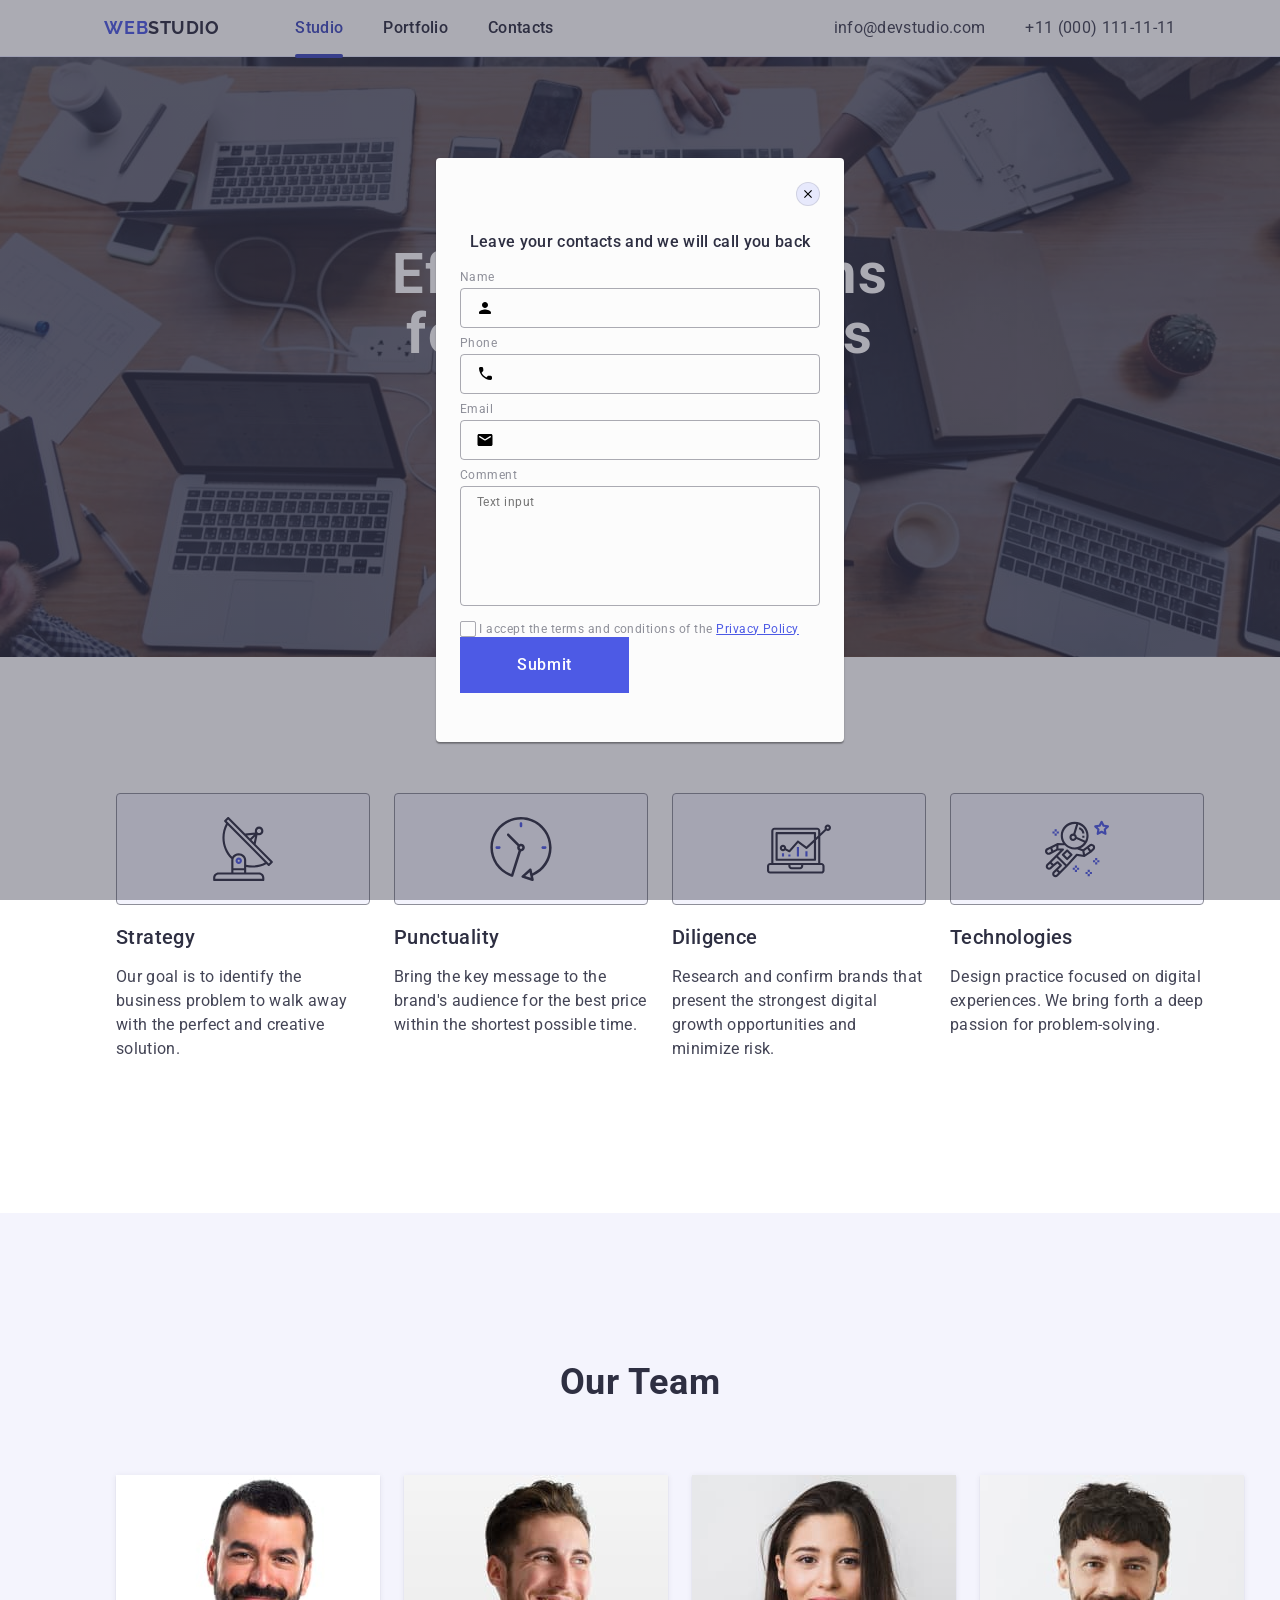
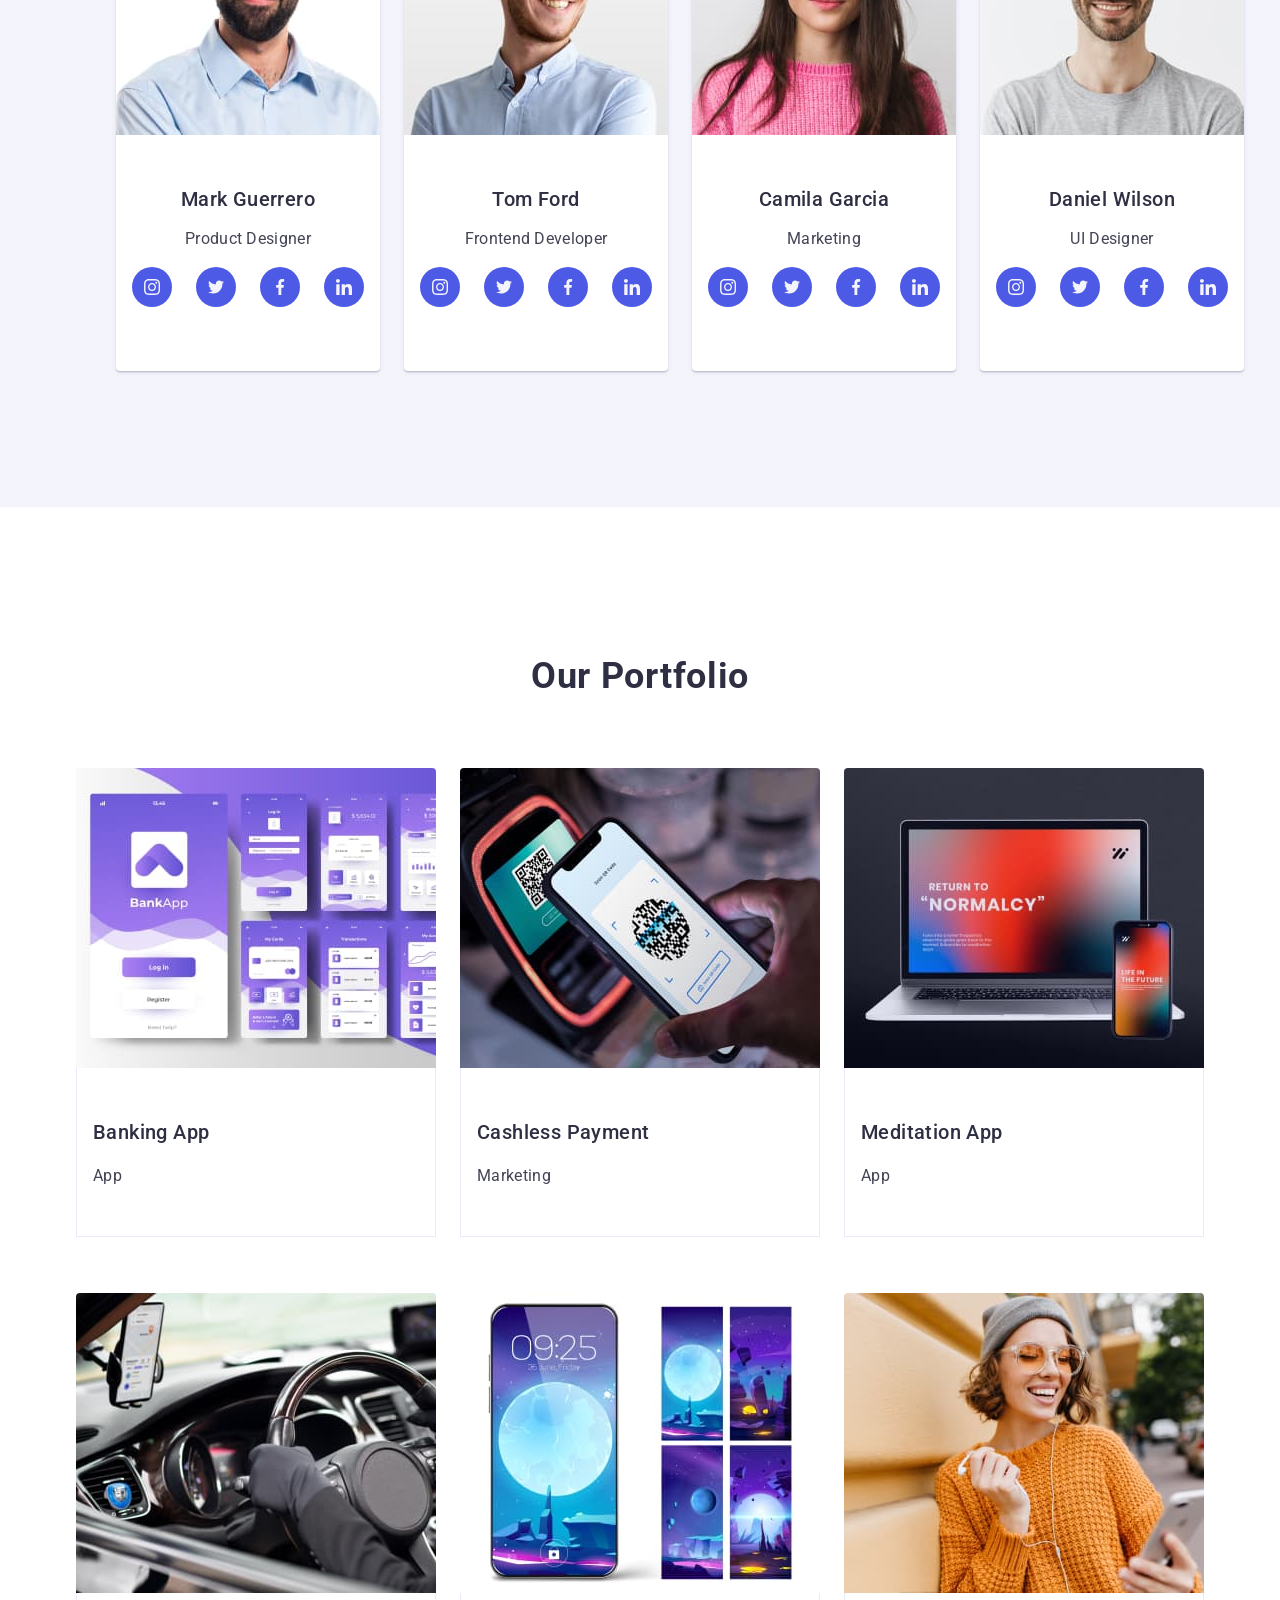
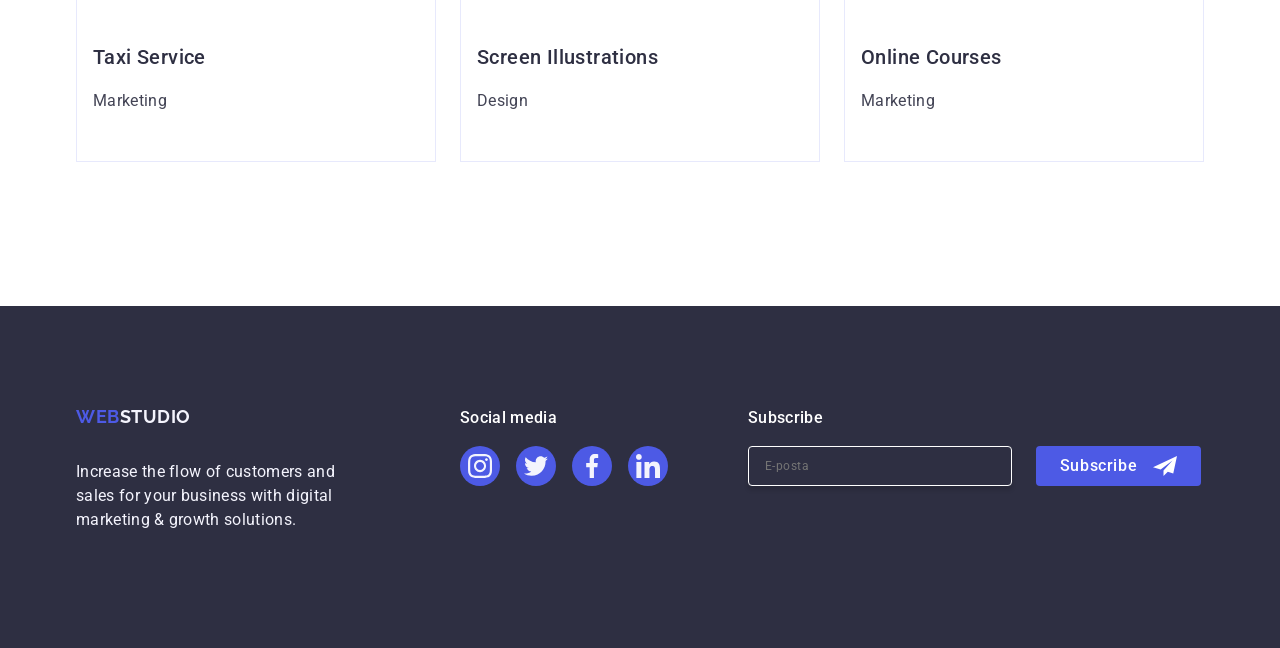
==== index.html @ 84a88aec "v-1" ====
<!DOCTYPE html>

<html lang="en">
  <head>
    <meta charset="UTF-8" />
    <meta name="viewport" content="width=device-width, initial-scale=1.0" />
    <meta name="author" content="Ömer Hilmi Hamamcıoğlu" />
    <meta name="description" content="goit-markup-hw-02" />
    <meta name="keywords" content="HTML,CSS" />

    <link
      rel="stylesheet"
      href="https://cdnjs.cloudflare.com/ajax/libs/modern-normalize/3.0.1/modern-normalize.min.css"
    />
    <link rel="preconnect" href="https://fonts.googleapis.com" />
    <link rel="preconnect" href="https://fonts.gstatic.com" crossorigin />
    <link
      href="https://fonts.googleapis.com/css2?family=Roboto:ital,wght@0,100;0,300;0,400;0,500;0,700;0,900;1,100;1,300;1,400;1,500;1,700;1,900&display=swap"
      rel="stylesheet"
    />
    <link
      href="https://fonts.googleapis.com/css2?family=Raleway:ital,wght@0,100..900;1,100..900&family=Roboto:ital,wght@0,100;0,300;0,400;0,500;0,700;0,900;1,100;1,300;1,400;1,500;1,700;1,900&display=swap"
      rel="stylesheet"
    />
    <link rel="stylesheet" href="css/styles.css" />

    <title>Document</title>
  </head>

  <body>
    <main>
      <header class="header">
        <div class="box-one container">
          <nav class="nav-barone">
            <a class="logo" href="/"
              >WEB<span class="logo-style">Studio</span></a
            >
            <ul class="ul-one">
              <li>
                <a class="nav-bar first-item" href="./index.html">Studio</a>
              </li>
              <li><a class="nav-bar" href="">Portfolio</a></li>
              <li><a class="nav-bar" href="">Contacts</a></li>
            </ul>
          </nav>
          <address class="address">
            <ul class="ul-adress">
              <li>
                <a class="adress-a" href="mailto:info@devstudio.com"
                  >info@devstudio.com</a
                >
              </li>
              <li>
                <a class="adress-a" href="tel:++110001111111"
                  >+11 (000) 111-11-11
                </a>
              </li>
            </ul>
          </address>
        </div>
      </header>

      <section class="section-one">
        <div class="container">
          <h1 class="title">Effective Solutions for Your Business</h1>
          <button class="button">Order Service</button>
        </div>
      </section>

      <section class="section-two">
        <div class="container">
          <h2 class="visually-hidden">Gizli Başlık</h2>
          <ul class="ul-two">
            <li class="li-sectiontwo">
              <div class="svg-item">
                <svg class="icon" width="64" height="64">
                  <use href="./images/icons.svg#icon-antenna"></use>
                </svg>
              </div>
              <h3 class="title-sectiontwo">Strategy</h3>
              <p class="text">
                Our goal is to identify the business problem to walk away with
                the perfect and creative solution.
              </p>
            </li>
            <li class="li-sectiontwo">
              <div class="svg-item">
                <svg class="icon" width="64" height="64">
                  <use href="./images/icons.svg#icon-clock"></use>
                </svg>
              </div>
              <h3 class="title-sectiontwo">Punctuality</h3>
              <p class="text">
                Bring the key message to the brand's audience for the best price
                within the shortest possible time.
              </p>
            </li>
            <li class="li-sectiontwo">
              <div class="svg-item">
                <svg class="icon" width="64" height="64">
                  <use href="./images/icons.svg#icon-diagram"></use>
                </svg>
              </div>
              <h3 class="title-sectiontwo">Diligence</h3>
              <p class="text">
                Research and confirm brands that present the strongest digital
                growth opportunities and minimize risk.
              </p>
            </li>
            <li class="li-sectiontwo">
              <div class="svg-item">
                <svg class="icon" width="64" height="64">
                  <use href="./images/icons.svg#icon-astronaut"></use>
                </svg>
              </div>
              <h3 class="title-sectiontwo">Technologies</h3>
              <p class="text">
                Design practice focused on digital experiences. We bring forth a
                deep passion for problem-solving.
              </p>
            </li>
          </ul>
        </div>
      </section>

      <section class="section-three">
        <div class="container">
          <h2 class="title-sectionthree">Our Team</h2>
          <ul class="ul-three">
            <li class="team">
              <img
                src="images/resim1.jpg"
                alt="Mark Guerrero ppic"
                width="264"
                height="260"
              />
              <div class="li-div social-media">
                <h3 class="title-three">Mark Guerrero</h3>
                <p class="text-three">Product Designer</p>
                <ul class="ul-social">
                  <li class="li-social">
                    <a href="" class="a-social">
                      <svg class="icon-social" width="16" height="16">
                        <use href="./images/icons.svg#icon-instagram"></use>
                      </svg>
                    </a>
                  </li>
                  <li class="li-social">
                    <a href="" class="a-social">
                      <svg class="icon-social" width="16" height="16">
                        <use href="./images/icons.svg#icon-twitter"></use>
                      </svg>
                    </a>
                  </li>
                  <li class="li-social">
                    <a href="" class="a-social">
                      <svg class="icon-social" width="16" height="16">
                        <use href="./images/icons.svg#icon-facebook"></use>
                      </svg>
                    </a>
                  </li>
                  <li class="li-social">
                    <a href="" class="a-social">
                      <svg class="icon-social" width="16" height="16">
                        <use href="./images/icons.svg#icon-linkedin"></use>
                      </svg>
                    </a>
                  </li>
                </ul>
              </div>
            </li>
            <li class="team">
              <img
                src="images/resim2.jpg"
                alt="Tom Ford ppic"
                width="264"
                height="260"
              />
              <div class="li-div social-media">
                <h3 class="title-three">Tom Ford</h3>
                <p class="text-three">Frontend Developer</p>
                <ul class="ul-social">
                  <li class="li-social">
                    <a href="" class="a-social">
                      <svg class="icon-social" width="16" height="16">
                        <use href="./images/icons.svg#icon-instagram"></use>
                      </svg>
                    </a>
                  </li>
                  <li class="li-social">
                    <a href="" class="a-social">
                      <svg class="icon-social" width="16" height="16">
                        <use href="./images/icons.svg#icon-twitter"></use>
                      </svg>
                    </a>
                  </li>
                  <li class="li-social">
                    <a href="" class="a-social">
                      <svg class="icon-social" width="16" height="16">
                        <use href="./images/icons.svg#icon-facebook"></use>
                      </svg>
                    </a>
                  </li>
                  <li class="li-social">
                    <a href="" class="a-social">
                      <svg class="icon-social" width="16" height="16">
                        <use href="./images/icons.svg#icon-linkedin"></use>
                      </svg>
                    </a>
                  </li>
                </ul>
              </div>
            </li>
            <li class="team">
              <img
                src="images/resim3.jpg"
                alt="Camila Garcia ppic"
                width="264"
                height="260"
              />
              <div class="li-div social-media">
                <h3 class="title-three">Camila Garcia</h3>
                <p class="text-three">Marketing</p>
                <ul class="ul-social">
                  <li class="li-social">
                    <a href="" class="a-social">
                      <svg class="icon-social" width="16" height="16">
                        <use href="./images/icons.svg#icon-instagram"></use>
                      </svg>
                    </a>
                  </li>
                  <li class="li-social">
                    <a href="" class="a-social">
                      <svg class="icon-social" width="16" height="16">
                        <use href="./images/icons.svg#icon-twitter"></use>
                      </svg>
                    </a>
                  </li>
                  <li class="li-social">
                    <a href="" class="a-social">
                      <svg class="icon-social" width="16" height="16">
                        <use href="./images/icons.svg#icon-facebook"></use>
                      </svg>
                    </a>
                  </li>
                  <li class="li-social">
                    <a href="" class="a-social">
                      <svg class="icon-social" width="16" height="16">
                        <use href="./images/icons.svg#icon-linkedin"></use>
                      </svg>
                    </a>
                  </li>
                </ul>
              </div>
            </li>
            <li class="team">
              <img
                src="images/resim4.jpg"
                alt="Daniel Wilson ppic"
                width="264"
                height="260"
              />
              <div class="li-div social-media">
                <h3 class="title-three">Daniel Wilson</h3>
                <p class="text-three">UI Designer</p>
                <ul class="ul-social">
                  <li class="li-social">
                    <a href="" class="a-social">
                      <svg class="icon-social" width="16" height="16">
                        <use href="./images/icons.svg#icon-instagram"></use>
                      </svg>
                    </a>
                  </li>
                  <li class="li-social">
                    <a href="" class="a-social">
                      <svg class="icon-social" width="16" height="16">
                        <use href="./images/icons.svg#icon-twitter"></use>
                      </svg>
                    </a>
                  </li>
                  <li class="li-social">
                    <a href="" class="a-social">
                      <svg class="icon-social" width="16" height="16">
                        <use href="./images/icons.svg#icon-facebook"></use>
                      </svg>
                    </a>
                  </li>
                  <li class="li-social">
                    <a href="" class="a-social">
                      <svg class="icon-social" width="16" height="16">
                        <use href="./images/icons.svg#icon-linkedin"></use>
                      </svg>
                    </a>
                  </li>
                </ul>
              </div>
            </li>
          </ul>
        </div>
      </section>

      <section class="section-four">
        <div class="container">
          <h2 class="title-four">Our Portfolio</h2>
          <ul class="ul-four">
            <li class="li-four">
              <div class="img-div">
                <img
                  src="./images/resim5.jpg"
                  alt="Banking App ppic"
                  width="360"
                />
                <p class="img-p">
                  14 Stylish and User-Friendly App Design Concepts · Task
                  Manager App · Calorie Tracker App · Exotic Fruit Ecommerce App
                  · Cloud Storage App
                </p>
              </div>
              <div class="li-divfour">
                <h3 class="title-three-four">Banking App</h3>
                <p class="text-four">App</p>
              </div>
            </li>
            <li class="li-four">
              <div class="img-div">
                <img
                  src="./images/resim6.jpg"
                  alt="Cashless Payment App ppic"
                  width="360"
                />
                <p class="img-p">
                  14 Stylish and User-Friendly App Design Concepts · Task
                  Manager App · Calorie Tracker App · Exotic Fruit Ecommerce App
                  · Cloud Storage App
                </p>
              </div>
              <div class="li-divfour">
                <h3 class="title-three-four">Cashless Payment</h3>
                <p class="text-four">Marketing</p>
              </div>
            </li>
            <li class="li-four">
              <div class="img-div">
                <img
                  src="./images/resim7.jpg"
                  alt="Medition App ppic"
                  width="360"
                />
                <p class="img-p">
                  14 Stylish and User-Friendly App Design Concepts · Task
                  Manager App · Calorie Tracker App · Exotic Fruit Ecommerce App
                  · Cloud Storage App
                </p>
              </div>
              <div class="li-divfour">
                <h3 class="title-three-four">Meditation App</h3>
                <p class="text-four">App</p>
              </div>
            </li>
            <li class="li-four">
              <div class="img-div">
                <img
                  src="./images/resim8.jpg"
                  alt="Taxi Service  App ppic"
                  width="360"
                />
                <p class="img-p">
                  14 Stylish and User-Friendly App Design Concepts · Task
                  Manager App · Calorie Tracker App · Exotic Fruit Ecommerce App
                  · Cloud Storage App
                </p>
              </div>
              <div class="li-divfour">
                <h3 class="title-three-four">Taxi Service</h3>
                <p class="text-four">Marketing</p>
              </div>
            </li>
            <li class="li-four">
              <div class="img-div">
                <img
                  src="./images/resim9.jpg"
                  alt="Screen App ppic"
                  width="360"
                />
                <p class="img-p">
                  14 Stylish and User-Friendly App Design Concepts · Task
                  Manager App · Calorie Tracker App · Exotic Fruit Ecommerce App
                  · Cloud Storage App
                </p>
              </div>
              <div class="li-divfour">
                <h3 class="title-three-four">Screen Illustrations</h3>
                <p class="text-four">Design</p>
              </div>
            </li>
            <li class="li-four">
              <div class="img-div">
                <img
                  src="./images/resim10.jpg"
                  alt="Online Courses App ppic"
                  width="360"
                />
                <p class="img-p">
                  14 Stylish and User-Friendly App Design Concepts · Task
                  Manager App · Calorie Tracker App · Exotic Fruit Ecommerce App
                  · Cloud Storage App
                </p>
              </div>
              <div class="li-divfour">
                <h3 class="title-three-four">Online Courses</h3>
                <p class="text-four">Marketing</p>
              </div>
            </li>
          </ul>
        </div>
      </section>

      <footer class="footer">
        <div class="container footer-box">
          <div class="ap-box">
            <a class="logo" href="/"
              >WEB<span class="logo-span">Studio</span></a
            >

            <p class="footer-text">
              Increase the flow of customers and sales for your business with
              digital marketing & growth solutions.
            </p>
          </div>
          <div class="social-media social-media-box">
            <p class="footer-socialp">Social media</p>
            <ul class="footer-ulsocial">
              <li class="footer-lisocial">
                <a href="" class="footer-asocial">
                  <svg class="icon-footer" width="24" height="24">
                    <use href="./images/icons.svg#icon-instagram"></use>
                  </svg>
                </a>
              </li>
              <li class="footer-lisocial">
                <a href="" class="footer-asocial">
                  <svg class="icon-footer" width="24" height="24">
                    <use href="./images/icons.svg#icon-twitter"></use>
                  </svg>
                </a>
              </li>
              <li class="footer-lisocial">
                <a href="" class="footer-asocial">
                  <svg class="icon-footer" width="24" height="24">
                    <use href="./images/icons.svg#icon-facebook"></use>
                  </svg>
                </a>
              </li>
              <li class="footer-lisocial">
                <a href="" class="footer-asocial">
                  <svg class="icon-footer" width="24" height="24">
                    <use href="./images/icons.svg#icon-linkedin"></use>
                  </svg>
                </a>
              </li>
            </ul>
          </div>
          <div class="form-box">
            <p class="form-boxp">Subscribe</p>
            <form action="" class="formbox-form">
              <label for="" class="formbox-label">
                <input
                  type="email"
                  name="footer-input"
                  id=""
                  placeholder="E-posta"
                  class="footer-input"
                />
              </label>
              <button type="submit" class="footer-button">
                Subscribe
                <svg class="icon-buttonSend" width="24" height="24">
                  <use href="./images/symbol-defs.svg#icon-send"></use>
                </svg>
              </button>
            </form>
          </div>
        </div>
      </footer>
      <div class="modal-window">
        <div class="modal-container">
          <button type="button" class="modal-button">
            <svg class="icon-buttonClose" width="8" height="8">
              <use href="./images/symbol-defs.svg#icon-close"></use>
            </svg>
          </button>
          <p class="modal-p">Leave your contacts and we will call you back</p>
          <form action="">
            <div class="modal-form">
              <label for="user-name" class="user-name"> Name </label>
              <div class="input-svg">
                <input
                  type="text"
                  name="user-name"
                  id="user-name"
                  class="user-person"
                />
                <svg class="icon-buttonPerson" width="18" height="24">
                  <use href="./images/symbol-defs.svg#icon-person"></use>
                </svg>
              </div>
            </div>
            <div class="modal-form">
              <label for="user-name" class="user-name"> Phone </label>
              <div class="input-svg">
                <input
                  type="text"
                  name="user-name"
                  id="user-name"
                  class="user-person"
                />
                <svg class="icon-buttonPerson" width="18" height="24">
                  <use href="./images/symbol-defs.svg#icon-phone"></use>
                </svg>
              </div>
            </div>
            <div class="modal-form">
              <label for="user-name" class="user-name"> Email </label>
              <div class="input-svg">
                <input
                  type="text"
                  name="user-name"
                  id="user-name"
                  class="user-person"
                />
                <svg class="icon-buttonPerson" width="18" height="24">
                  <use href="./images/symbol-defs.svg#icon-email"></use>
                </svg>
              </div>
            </div>
            <div class="modal-form">
              <label for="user-comment" class="user-name"> Comment </label>
              <textarea
                name="user-comment"
                id="user-comment"
                class="user-comment"
                placeholder="Text input"
              ></textarea>
            </div>
            <div class="check-box">
              <input
                type="checkbox"
                value="true"
                name="user-privacy"
                id="user-privacy"
                class="user-privacy visually-hidden"
              />

              <label for="user-privacy" class="user-privacy">
                <span class="userprivacy-span"
                  ><svg class="icon-checkbuttonPerson" width="10" height="8">
                    <use href="./images/symbol-defs.svg#icon-phone"></use>
                  </svg>
                </span>
                I accept the terms and conditions of the
                <a href="#" class="privacy-policy-link">Privacy Policy</a>
              </label>
              <button class="submit-button">Submit</button>
            </div>
          </form>
        </div>
      </div>
    </main>
  </body>
</html>
---- css/styles.css ----
img {
  display: block;
}

body {
  font-family: "Roboto", sans-serif;
  color: #434455;
  background-color: #ffffff;
}
.header {
  border-bottom: 1px solid #e7e9fc;
  box-shadow: 0px 2px 1px rgba(46, 47, 66, 0.08),
    0px 1px 1px rgba(46, 47, 66, 0.16), 0px 1px 6px rgba(46, 47, 66, 0.08);
}
.container {
  width: 1158px;
  margin: 0 auto;
  padding: 0 15px;
}
.box-one {
  display: flex;
  justify-content: center;
  gap: 280px;
}
.nav-barone {
  display: flex;
  align-items: center;
  gap: 76px;
}
.logo {
  font-family: "Raleway", sans-serif;
  font-weight: 700;
  font-size: 18px;
  line-height: 1.17;
  letter-spacing: 0.03em;
  text-transform: uppercase;
  color: #4d5ae5;
  text-decoration: none;
}
.logo-style {
  color: #2e2f42;
}
.ul-one {
  padding: 0;
  display: flex;
  gap: 40px;
  list-style-type: none;
}
.nav-bar {
  font-weight: 500;
  font-size: 16px;
  line-height: 1.5;
  letter-spacing: 0.02em;
  color: #2e2f42;
  padding: 20px 0;
  text-decoration: none;
  transition: color 250ms cubic-bezier(0.4, 0, 0.2, 1);
}
.first-item {
  position: relative;
  color: #404bbf;
  transition: color 250ms cubic-bezier(0.4, 0, 0.2, 1);
}
.first-item::after {
  content: "";
  width: 100%;
  position: absolute;
  left: 0;
  bottom: -1px;
  height: 4px;
  background-color: #404bbf;
  border-radius: 2px;
}
.nav-bar:hover {
  color: #404bbf;
}
.nav-bar:focus {
  color: #404bbf;
}
.ul-adress {
  padding: 0;
  display: flex;
  gap: 40px;
  list-style-type: none;
}
.address {
  font-style: normal;
}
.adress-a {
  font-size: 16px;
  line-height: 1.5;
  letter-spacing: 0.02em;
  color: #434455;
  text-decoration: none;
  transition: color 250ms cubic-bezier(0.4, 0, 0.2, 1);
}
.adress-a:hover {
  color: #404bbf;
}
.adress-a:focus {
  color: #404bbf;
}
.section-one {
  margin: 0 auto;
  background-color: #2e2f42;
  padding: 188px 0;
  background-image: linear-gradient(
      rgba(46, 47, 66, 0.7),
      rgba(46, 47, 66, 0.7)
    ),
    url("../images/hero-image.jpg");
  max-width: 1440px;
  background-repeat: no-repeat;
  background-position: center;
  background-size: cover;
}
.title {
  display: flex;
  font-size: 56px;
  line-height: 1.07;
  text-align: center;
  letter-spacing: 0.02em;
  color: #ffffff;
  max-width: 496px;
  margin: 0 auto;
  padding-bottom: 48px;
}
.button {
  background-color: #4d5ae5;
  font-family: "Roboto", sans-serif;
  font-weight: 500;
  font-size: 16px;
  line-height: 1.5;
  letter-spacing: 0.04em;
  color: #ffffff;
  cursor: pointer;
  display: block;
  margin: 0 auto;
  min-width: 169px;
  height: 56px;
  border: none;
  border-radius: 4px;
  cursor: pointer;
  transition: background-color 250ms cubic-bezier(0.4, 0, 0.2, 1);
}
.button:hover {
  background-color: #404bbf;
}
.button:focus {
  background-color: #404bbf;
}
.section-two {
  padding: 120px 0;
}
.svg-item {
  display: flex;
  align-items: center;
  justify-content: center;
  height: 112px;
  background-color: #f4f4fd;
  border-radius: 4px;
  border: 1px solid #8e8f99;
  margin-bottom: 8px;
}

.ul-two {
  display: flex;
  gap: 24px;
  list-style-type: none;
}
.li-sectiontwo {
  flex-basis: calc((100% - 3 * 24px) / 4);
}
.visually-hidden {
  display: none;
}
.title-sectiontwo {
  font-weight: 500;
  font-size: 20px;
  line-height: 1.2;
  letter-spacing: 0.02em;
  color: #2e2f42;
  margin-bottom: 8px;
}
.text {
  font-size: 16px;
  line-height: 1.5;
  letter-spacing: 0.02em;
  color: #434455;
}

.section-three {
  background-color: #f4f4fd;
  padding: 120px 0;
  margin: 0 auto;
  max-width: 1440px;
}
.title-sectionthree {
  font-size: 36px;
  line-height: 1.11;
  text-align: center;
  letter-spacing: 0.02em;
  text-transform: capitalize;
  color: #2e2f42;
  margin-bottom: 72px;
}
.ul-three {
  display: flex;
  gap: 24px;
  list-style-type: none;
}
.ul-social {
  padding: 0;
  padding-bottom: 32px;
  padding-left: 16px;
  padding-right: 16px;
  display: flex;
  justify-content: center;
  gap: 24px;
  list-style-type: none;
}
.li-social {
  width: 40px;
  height: 40px;
}
.a-social {
  width: 100%;
  height: 100%;
  background-color: #4d5ae5;
  border-radius: 50%;
  display: flex;
  align-items: center;
  justify-content: center;
  transition: background-color 250ms cubic-bezier(0.4, 0, 0.2, 1);
}
.a-social:hover {
  background-color: #404bbf;
}
.a-social:focus {
  background-color: #404bbf;
}
.icon-social {
  fill: #f4f4fd;
}

.team {
  background-color: #ffffff;
  width: calc((100%-72px) / 4);
  border-radius: 0px 0px 4px 4px;
  box-shadow: 0px 1px 6px rgba(46, 47, 66, 0.08),
    0px 1px 1px rgba(46, 47, 66, 0.16), 0px 2px 1px rgba(46, 47, 66, 0.08);
}
.li-div {
  padding: 32px 0;
}

.title-three {
  font-weight: 500;
  font-size: 20px;
  line-height: 1.2;
  letter-spacing: 0.02em;
  color: #2e2f42;
  text-align: center;
  margin-bottom: 8px;
}
.text-three {
  font-size: 16px;
  line-height: 1.5;
  letter-spacing: 0.02em;
  color: #434455;
  text-align: center;
}
.section-four {
  padding: 120px 0;
}
.ul-four {
  padding: 0;
  display: flex;
  flex-wrap: wrap;
  column-gap: 24px;
  row-gap: 48px;
  list-style-type: none;
}
.li-four {
  flex-basis: calc((100% - 3 * 24px) / 4);
  transition: box-shadow 250ms cubic-bezier(0.4, 0, 0.2, 1);
}
.li-four:hover {
  box-shadow: 0px 1px 6px rgba(46, 47, 66, 0.08),
    0px 1px 1px rgba(46, 47, 66, 0.16), 0px 2px 1px rgba(46, 47, 66, 0.08);
}
.li-four:hover p {
  transform: translateY(0%);
}

.img-div {
  position: relative;
  overflow: hidden;
  border-radius: 4px 4px 0px 0px;
}
.img-p {
  margin: 0;
  position: absolute;
  top: 0;
  font-size: 16px;
  line-height: 1.5;
  letter-spacing: 0.02em;
  color: #f4f4fd;
  padding: 40px 32px;
  background-color: #4d5ae5;
  height: 100%;
  width: 100%;
  transform: translateY(100%);
  transition: transform 250ms cubic-bezier(0.4, 0, 0.2, 1);
}
.li-divfour {
  padding: 32px 16px;
  border: 1px solid #e7e9fc;
  border-top: none;
  margin-bottom: 8px;
}

.title-four {
  font-size: 36px;
  line-height: 1.11;
  text-align: center;
  letter-spacing: 0.02em;
  text-transform: capitalize;
  color: #2e2f42;
  margin-bottom: 72px;
}
.title-three-four {
  font-weight: 500;
  font-size: 20px;
  line-height: 1.2;
  letter-spacing: 0.02em;
  color: #2e2f42;
}
.text-four {
  font-size: 16px;
  line-height: 1.5;
  letter-spacing: 0.02em;
  color: #434455;
}
.footer {
  background-color: #2e2f42;
  padding: 100px 0;
  margin: 0 auto;
  max-width: 1440px;
}
.footer-box {
  display: flex;
  align-items: baseline;
}
.ap-box {
  margin-right: 120px;
}
.footer-text {
  line-height: 1.5;
  color: #f4f4fd;
  letter-spacing: 0.02em;
  max-width: 264px;
}

.footer .logo {
  display: inline-block;
  margin-bottom: 16px;
}
.footer .logo-span {
  color: #f4f4fd;
}
.footer-socialp {
  margin: 0;
  margin-bottom: 16px;
  font-weight: 500;
  font-size: 16px;
  line-height: 1.5;
  letter-spacing: 0.02em;
  color: #ffffff;
}
.footer-ulsocial {
  padding: 0;
  display: flex;
  gap: 16px;
  list-style-type: none;
}
.footer-lisocial {
  width: 40px;
  height: 40px;
}
.footer-asocial {
  width: 100%;
  height: 100%;
  background-color: #4d5ae5;
  border-radius: 50%;
  display: flex;
  align-items: center;
  justify-content: center;
  transition: background-color 250ms cubic-bezier(0.4, 0, 0.2, 1);
}
.footer-asocial:hover {
  background-color: #31d0aa;
}
.footer-asocial:focus {
  background-color: #31d0aa;
}
.icon-footer {
  fill: #f4f4fd;
}


.form-boxp{
  margin: 0;
  margin-bottom: 16px;
  font-weight: 500;
  font-size: 16px;
  line-height: 1.5;
  letter-spacing: 0.02em;
  color: #ffffff;
}

.formbox-form{
  display: flex;
  gap: 24px;

}
.footer-input{
  margin: 0;
  padding: 0;
  width: 264px;
  height: 40px;
  border: 1px solid #ffffff;
  background-color: transparent;
  font-size: 12px;
  line-height: 2;
  letter-spacing: 0.04em;
  padding-left: 16px;
  box-shadow: 0px 4px 4px rgba(0, 0, 0, 0.15);
  border-radius: 4px;
  color: #ffffff;

}
.footer-button{
  min-width: 165px;
  height: 40px;
  display: flex;
  justify-content: center;
  align-items: center;
  font-family: "Roboto", sans-serif;
  font-size: 16px;
  font-weight: 500;
  line-height: 1.5;
  letter-spacing: 0.04em;
  color: #ffffff;
  cursor: pointer;
  background-color: #4d5ae5;
  border: none;
  border-radius: 4px;
  
}
.icon-buttonSend{
  margin-left: 16px;
}
.social-media-box{
  margin-right: 80px;
}
.modal-window{
  position: fixed;
  top: 0;
  left: 0;
  width: 100%;
  height: 100%;
  background-color: rgba(46, 47, 66, 0.4);
  transition: opacity 250ms cubic-bezier(0.4, 0, 0.2, 1), visibility 250ms cubic-bezier(0.4, 0, 0.2, 1);
}
.modal-container{
 
  position: absolute;
  top: 50%;
  left: 50%;
  transform: translate(-50%, -50%);
  width: 408px;
  min-height: 584px;
  background: #fcfcfc;  
  border-radius: 4px;
  box-shadow: 0px 1px 1px rgba(0, 0, 0, 0.14), 0px 1px 3px rgba(0, 0, 0, 0.12), 0px 2px 1px rgba(0, 0, 0, 0.2);
  transition: transform 250ms cubic-bezier(0.4, 0, 0.2, 1);
  padding: 72px 24px 24px 24px;  
}
.modal-button{
  position: absolute;
  top: 24px;
  right: 24px;
  width: 24px;
  height: 24px;
  background-color: #e7e9fc;
  border-radius: 50%;
  display: flex;
  align-items: center;
  justify-content: center;
  cursor: pointer;
  border: 1px solid rgba(0, 0, 0, 0.1);
  padding: 0;
  transition: background-color 250ms cubic-bezier(0.4, 0, 0.2, 1), border 250ms cubic-bezier(0.4, 0, 0.2, 1);
}

.modal-button:hover{
  background-color: #404bbf;
  border: none;
}
.modal-button:focus{
  background-color: #404bbf;
  border: none;
}
.icon-buttonClose{
  transition: fill 250ms cubic-bezier(0.4, 0, 0.2, 1);
}
.modal-button:hover .icon-buttonClose{
  fill: #ffffff;
}
.modal-button:focus .icon-buttonClose{
  fill: #ffffff;
}
.modal-p{
  margin: 0;
  padding: 0;
  font-weight: 500;
  font-size: 16px;
  line-height: 1.5;
  text-align: center;
  letter-spacing: 0.02em;
  color: #2e2f42;
  margin-bottom: 16px;  
}
.modal-form{
  margin-bottom: 8px;
}
.user-name{
  font-size: 12px;
  line-height: 1.17;
  letter-spacing: 0.04em;
  color: #8e8f99;
  display: block;
  margin-bottom: 4px;

}
.input-svg{
  position: relative;
}
.user-person{
  width: 100%;
  height: 40px;
  border: 1px solid rgba(46, 47, 66, 0.4);
  border-radius: 4px;
  background-color: transparent;
  padding-left: 38px;
  outline: transparent;
  transition: border-color 250ms cubic-bezier(0.4, 0, 0.2, 1);
}
.user-person:focus{
  border-color: #4D5AE5;
}
.icon-buttonPerson{
  position: absolute;
  left: 16px;
  top:50%;
  transform: translateY(-50%);
  transition: fill 250ms cubic-bezier(0.4, 0, 0.2, 1);
}

.user-person:focus + .icon-buttonPerson {
  fill: #4D5AE5;
}
.user-comment{
  width: 100%;
  height: 120px;
  font-size: 12px;
  line-height: 1.17;
  letter-spacing: 0.04em;
  color: rgba(46, 47, 66, 0.4);
  border: 1px solid rgba(46, 47, 66, 0.4);
  border-radius: 4px;
  background-color: transparent;
  padding: 8px 16px;
  outline: transparent;
  resize: none;
  transition: border-color 250ms cubic-bezier(0.4, 0, 0.2, 1);
}
.user-comment:focus{
  border-color: #4D5AE5;
}
.check-box{
  margin-bottom: 24px;

}
.user-privacy{
  font-size: 12px;
  line-height: 1.17;
  letter-spacing: 0.04em;
  color: #8e8f99;
}
.userprivacy-span{
  width: 16px;
  height: 16px;
  border: 1px solid rgba(46, 47, 66, 0.4);
  border-radius: 2px;
  transition: background-color 250ms cubic-bezier(0.4, 0, 0.2, 1), border 250ms cubic-bezier(0.4, 0, 0.2, 1), fill 250ms cubic-bezier(0.4, 0, 0.2, 1);
  display: inline-flex;
  align-items: center;
  justify-content: center;
  fill: transparent;

}

input:checked + .userprivacy-span {
  background-color: #404bbf;
  border: none;
  fill: #F4F4FD;
}
label .privacy-policy-link {
  color: #4d5ae5;
}

.submit-button {
  display: block;
  min-width: 169px;
  height: 56px;
  font-family: "Roboto", sans-serif;
  font-size: 16px;
  font-weight: 500;
  line-height: 1.5;
  letter-spacing: 0.04em;
  color: #ffffff;
  cursor: pointer;
  background-color: #4D5AE5;
  border: none;
  transition: background-color 250ms cubic-bezier(0.4, 0, 0.2, 1);
}
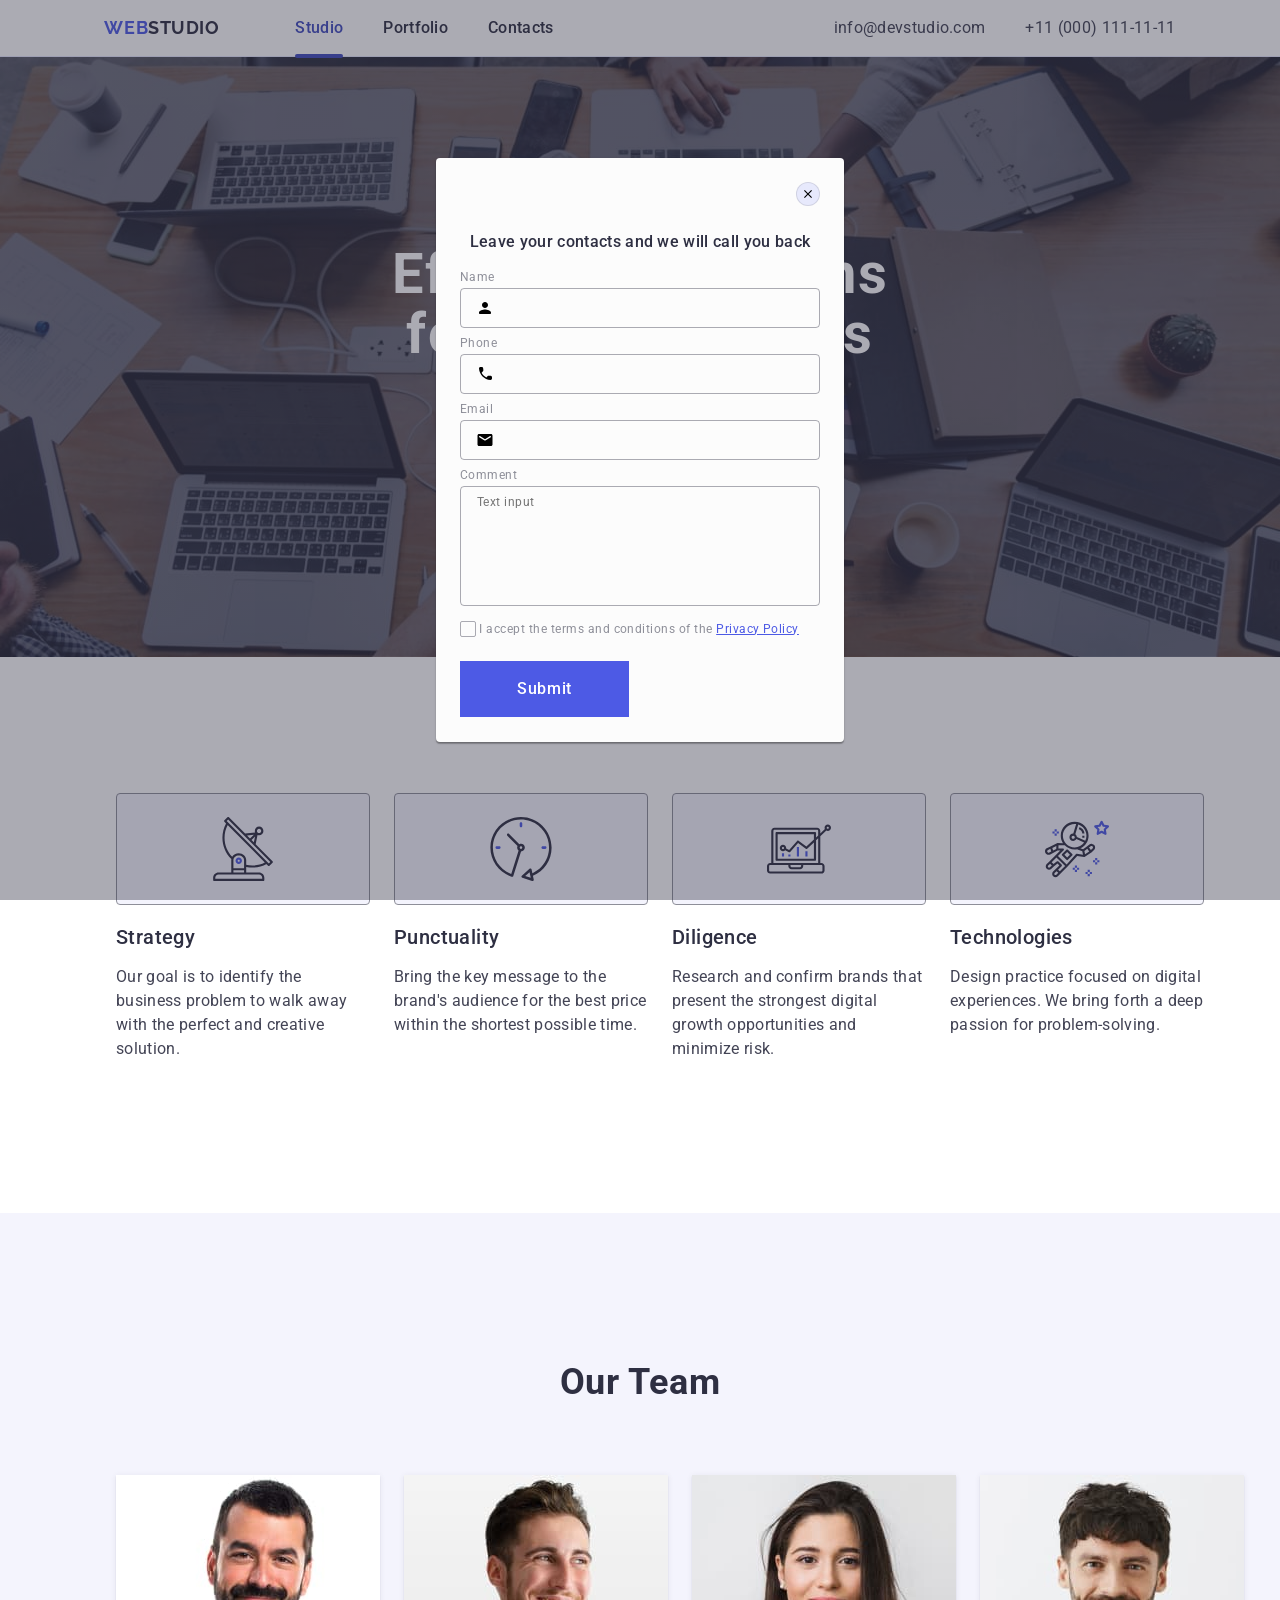
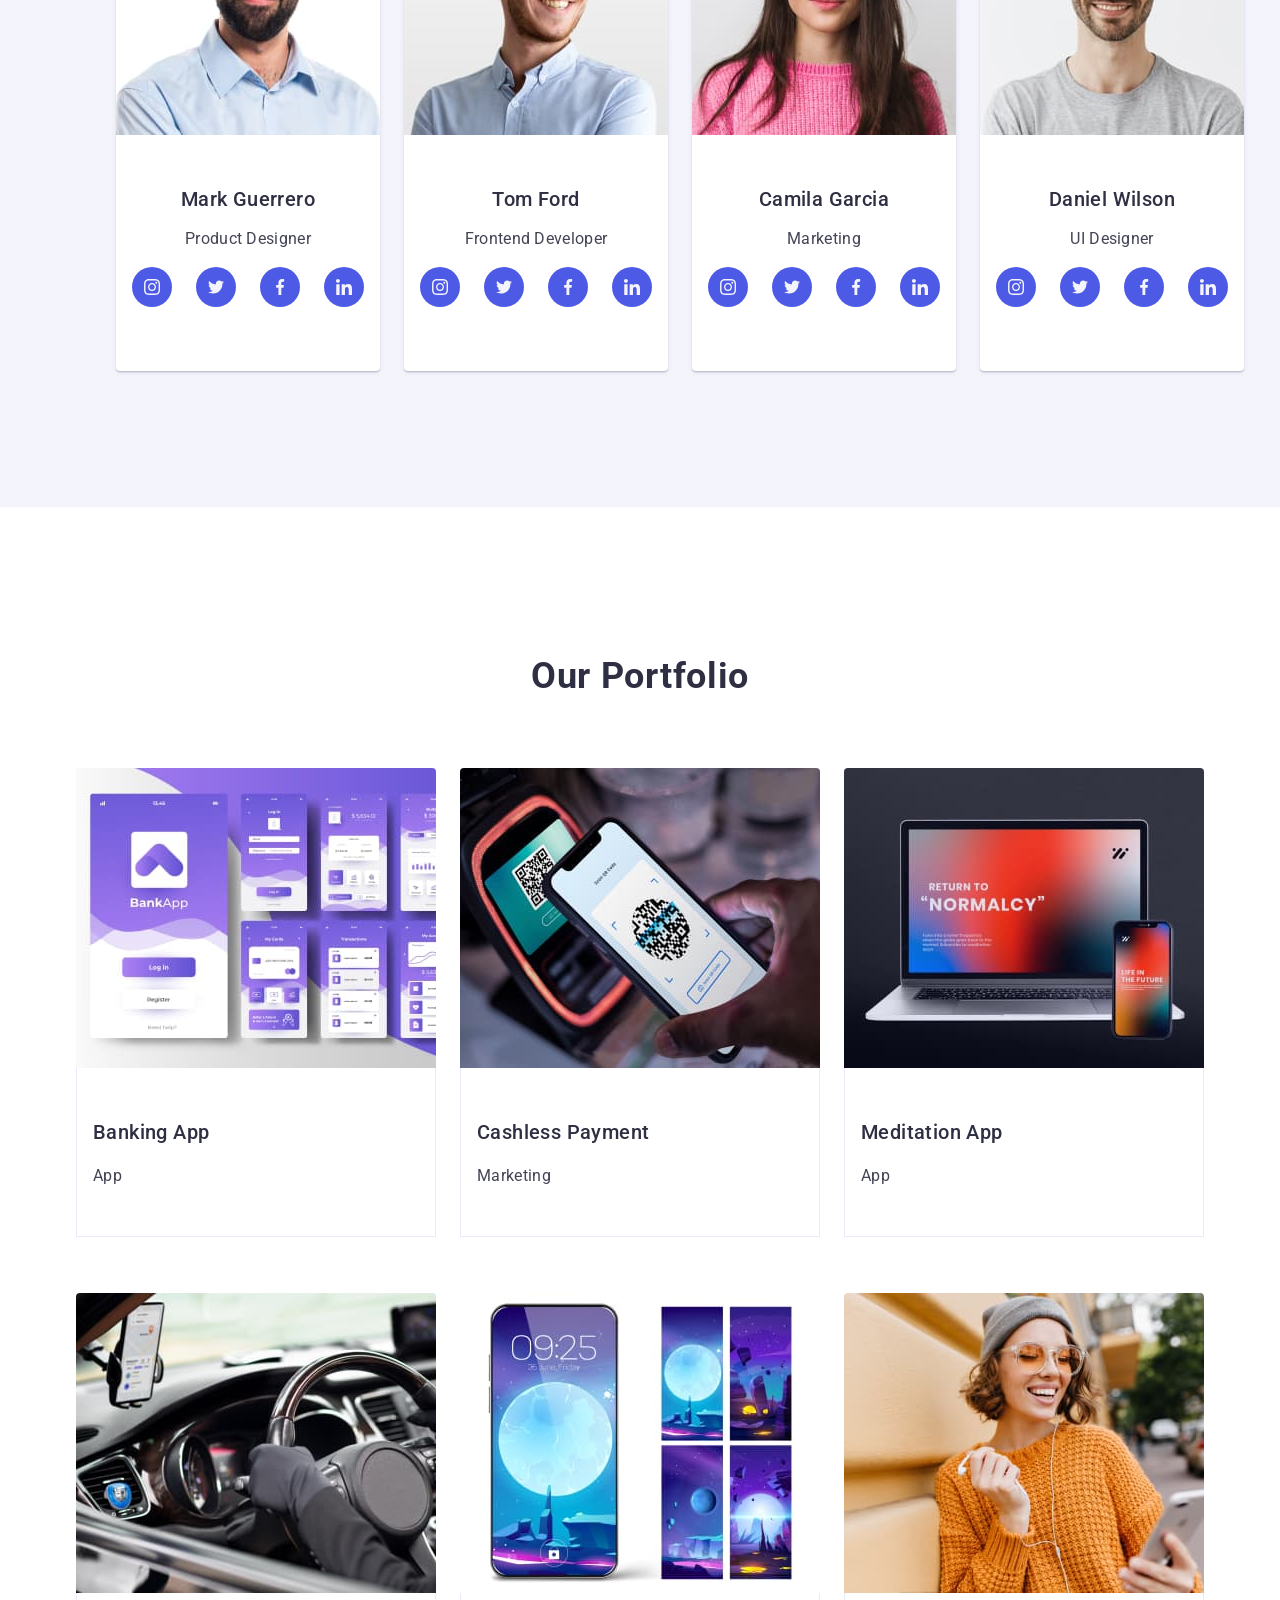
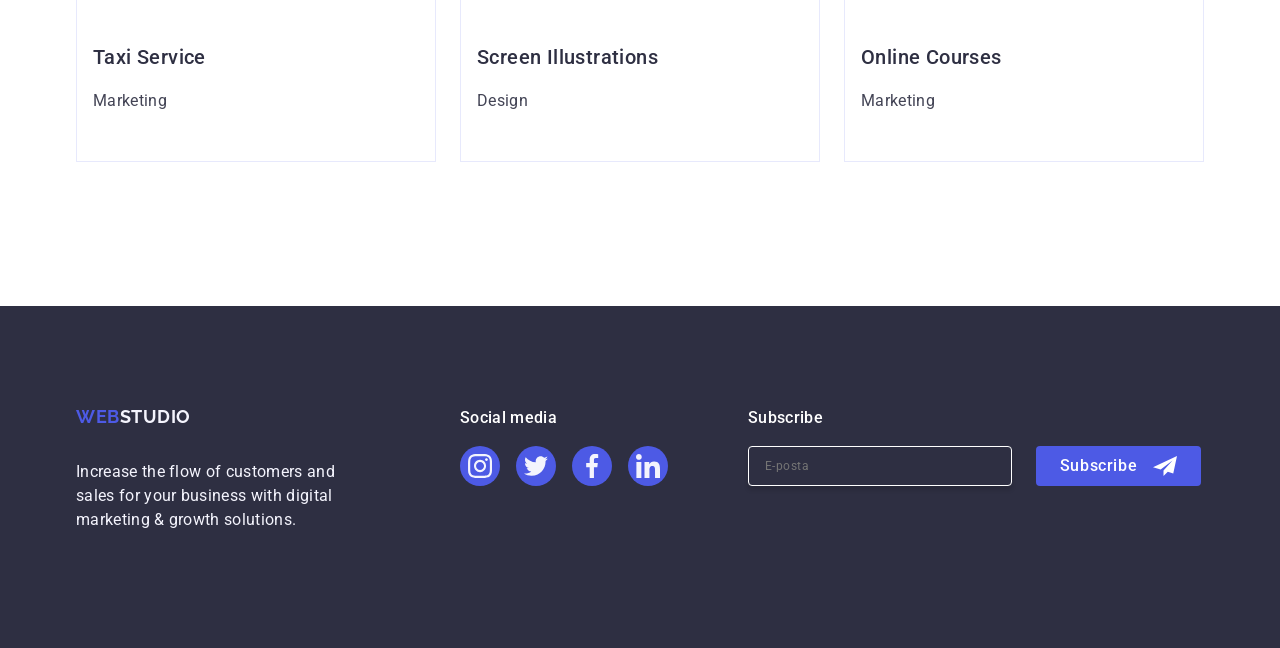
==== commit b6771652: "v-3" ====
--- a/index.html
+++ b/index.html
@@ -28,38 +28,35 @@
   </head>
 
   <body>
+    <header class="header">
+      <div class="box-one container">
+        <nav class="nav-barone">
+          <a class="logo" href="/">WEB<span class="logo-style">Studio</span></a>
+          <ul class="ul-one">
+            <li>
+              <a class="nav-bar first-item" href="./index.html">Studio</a>
+            </li>
+            <li><a class="nav-bar" href="">Portfolio</a></li>
+            <li><a class="nav-bar" href="">Contacts</a></li>
+          </ul>
+        </nav>
+        <address class="address">
+          <ul class="ul-adress">
+            <li>
+              <a class="adress-a" href="mailto:info@devstudio.com"
+                >info@devstudio.com</a
+              >
+            </li>
+            <li>
+              <a class="adress-a" href="tel:++110001111111"
+                >+11 (000) 111-11-11
+              </a>
+            </li>
+          </ul>
+        </address>
+      </div>
+    </header>
     <main>
-      <header class="header">
-        <div class="box-one container">
-          <nav class="nav-barone">
-            <a class="logo" href="/"
-              >WEB<span class="logo-style">Studio</span></a
-            >
-            <ul class="ul-one">
-              <li>
-                <a class="nav-bar first-item" href="./index.html">Studio</a>
-              </li>
-              <li><a class="nav-bar" href="">Portfolio</a></li>
-              <li><a class="nav-bar" href="">Contacts</a></li>
-            </ul>
-          </nav>
-          <address class="address">
-            <ul class="ul-adress">
-              <li>
-                <a class="adress-a" href="mailto:info@devstudio.com"
-                  >info@devstudio.com</a
-                >
-              </li>
-              <li>
-                <a class="adress-a" href="tel:++110001111111"
-                  >+11 (000) 111-11-11
-                </a>
-              </li>
-            </ul>
-          </address>
-        </div>
-      </header>
-
       <section class="section-one">
         <div class="container">
           <h1 class="title">Effective Solutions for Your Business</h1>
@@ -414,157 +411,156 @@
           </ul>
         </div>
       </section>
-
-      <footer class="footer">
-        <div class="container footer-box">
-          <div class="ap-box">
-            <a class="logo" href="/"
-              >WEB<span class="logo-span">Studio</span></a
-            >
-
-            <p class="footer-text">
-              Increase the flow of customers and sales for your business with
-              digital marketing & growth solutions.
-            </p>
+    </main>
+
+    <footer class="footer">
+      <div class="container footer-box">
+        <div class="ap-box">
+          <a class="logo" href="/">WEB<span class="logo-span">Studio</span></a>
+
+          <p class="footer-text">
+            Increase the flow of customers and sales for your business with
+            digital marketing & growth solutions.
+          </p>
+        </div>
+        <div class="social-media social-media-box">
+          <p class="footer-socialp">Social media</p>
+          <ul class="footer-ulsocial">
+            <li class="footer-lisocial">
+              <a href="" class="footer-asocial">
+                <svg class="icon-footer" width="24" height="24">
+                  <use href="./images/icons.svg#icon-instagram"></use>
+                </svg>
+              </a>
+            </li>
+            <li class="footer-lisocial">
+              <a href="" class="footer-asocial">
+                <svg class="icon-footer" width="24" height="24">
+                  <use href="./images/icons.svg#icon-twitter"></use>
+                </svg>
+              </a>
+            </li>
+            <li class="footer-lisocial">
+              <a href="" class="footer-asocial">
+                <svg class="icon-footer" width="24" height="24">
+                  <use href="./images/icons.svg#icon-facebook"></use>
+                </svg>
+              </a>
+            </li>
+            <li class="footer-lisocial">
+              <a href="" class="footer-asocial">
+                <svg class="icon-footer" width="24" height="24">
+                  <use href="./images/icons.svg#icon-linkedin"></use>
+                </svg>
+              </a>
+            </li>
+          </ul>
+        </div>
+        <div class="form-box">
+          <p class="form-boxp">Subscribe</p>
+          <form action="" class="formbox-form">
+            <label for="" class="formbox-label">
+              <input
+                type="email"
+                name="footer-input"
+                id=""
+                placeholder="E-posta"
+                class="footer-input"
+              />
+            </label>
+            <button type="submit" class="footer-button">
+              Subscribe
+              <svg class="icon-buttonSend" width="24" height="24">
+                <use href="./images/symbol-defs.svg#icon-send"></use>
+              </svg>
+            </button>
+          </form>
+        </div>
+      </div>
+    </footer>
+    <div class="modal-window">
+      <div class="modal-container">
+        <button type="button" class="modal-button">
+          <svg class="icon-buttonClose" width="8" height="8">
+            <use href="./images/symbol-defs.svg#icon-close"></use>
+          </svg>
+        </button>
+        <p class="modal-p">Leave your contacts and we will call you back</p>
+        <form action="">
+          <div class="modal-form">
+            <label for="user-name" class="user-name"> Name </label>
+            <div class="input-svg">
+              <input
+                type="text"
+                name="user-name"
+                id="user-name"
+                class="user-person"
+              />
+              <svg class="icon-buttonPerson" width="18" height="24">
+                <use href="./images/symbol-defs.svg#icon-person"></use>
+              </svg>
+            </div>
           </div>
-          <div class="social-media social-media-box">
-            <p class="footer-socialp">Social media</p>
-            <ul class="footer-ulsocial">
-              <li class="footer-lisocial">
-                <a href="" class="footer-asocial">
-                  <svg class="icon-footer" width="24" height="24">
-                    <use href="./images/icons.svg#icon-instagram"></use>
-                  </svg>
-                </a>
-              </li>
-              <li class="footer-lisocial">
-                <a href="" class="footer-asocial">
-                  <svg class="icon-footer" width="24" height="24">
-                    <use href="./images/icons.svg#icon-twitter"></use>
-                  </svg>
-                </a>
-              </li>
-              <li class="footer-lisocial">
-                <a href="" class="footer-asocial">
-                  <svg class="icon-footer" width="24" height="24">
-                    <use href="./images/icons.svg#icon-facebook"></use>
-                  </svg>
-                </a>
-              </li>
-              <li class="footer-lisocial">
-                <a href="" class="footer-asocial">
-                  <svg class="icon-footer" width="24" height="24">
-                    <use href="./images/icons.svg#icon-linkedin"></use>
-                  </svg>
-                </a>
-              </li>
-            </ul>
+          <div class="modal-form">
+            <label for="user-name" class="user-name"> Phone </label>
+            <div class="input-svg">
+              <input
+                type="text"
+                name="user-name"
+                id="user-name"
+                class="user-person"
+              />
+              <svg class="icon-buttonPerson" width="18" height="24">
+                <use href="./images/symbol-defs.svg#icon-phone"></use>
+              </svg>
+            </div>
           </div>
-          <div class="form-box">
-            <p class="form-boxp">Subscribe</p>
-            <form action="" class="formbox-form">
-              <label for="" class="formbox-label">
-                <input
-                  type="email"
-                  name="footer-input"
-                  id=""
-                  placeholder="E-posta"
-                  class="footer-input"
-                />
-              </label>
-              <button type="submit" class="footer-button">
-                Subscribe
-                <svg class="icon-buttonSend" width="24" height="24">
-                  <use href="./images/symbol-defs.svg#icon-send"></use>
-                </svg>
-              </button>
-            </form>
+          <div class="modal-form">
+            <label for="user-name" class="user-name"> Email </label>
+            <div class="input-svg">
+              <input
+                type="text"
+                name="user-name"
+                id="user-name"
+                class="user-person"
+              />
+              <svg class="icon-buttonPerson" width="18" height="24">
+                <use href="./images/symbol-defs.svg#icon-email"></use>
+              </svg>
+            </div>
           </div>
-        </div>
-      </footer>
-      <div class="modal-window">
-        <div class="modal-container">
-          <button type="button" class="modal-button">
-            <svg class="icon-buttonClose" width="8" height="8">
-              <use href="./images/symbol-defs.svg#icon-close"></use>
-            </svg>
-          </button>
-          <p class="modal-p">Leave your contacts and we will call you back</p>
-          <form action="">
-            <div class="modal-form">
-              <label for="user-name" class="user-name"> Name </label>
-              <div class="input-svg">
-                <input
-                  type="text"
-                  name="user-name"
-                  id="user-name"
-                  class="user-person"
-                />
-                <svg class="icon-buttonPerson" width="18" height="24">
-                  <use href="./images/symbol-defs.svg#icon-person"></use>
-                </svg>
-              </div>
-            </div>
-            <div class="modal-form">
-              <label for="user-name" class="user-name"> Phone </label>
-              <div class="input-svg">
-                <input
-                  type="text"
-                  name="user-name"
-                  id="user-name"
-                  class="user-person"
-                />
-                <svg class="icon-buttonPerson" width="18" height="24">
+          <div class="modal-form">
+            <label for="user-comment" class="user-name"> Comment </label>
+            <textarea
+              name="user-comment"
+              id="user-comment"
+              class="user-comment"
+              placeholder="Text input"
+            ></textarea>
+          </div>
+          <div class="check-box">
+            <input
+              type="checkbox"
+              value="true"
+              name="user-privacy"
+              id="user-privacy"
+              class="user-privacy visually-hidden"
+            />
+
+            <label for="user-privacy" class="user-privacy">
+              <span class="userprivacy-span"
+                ><svg class="icon-checkbuttonPerson" width="10" height="8">
                   <use href="./images/symbol-defs.svg#icon-phone"></use>
                 </svg>
-              </div>
-            </div>
-            <div class="modal-form">
-              <label for="user-name" class="user-name"> Email </label>
-              <div class="input-svg">
-                <input
-                  type="text"
-                  name="user-name"
-                  id="user-name"
-                  class="user-person"
-                />
-                <svg class="icon-buttonPerson" width="18" height="24">
-                  <use href="./images/symbol-defs.svg#icon-email"></use>
-                </svg>
-              </div>
-            </div>
-            <div class="modal-form">
-              <label for="user-comment" class="user-name"> Comment </label>
-              <textarea
-                name="user-comment"
-                id="user-comment"
-                class="user-comment"
-                placeholder="Text input"
-              ></textarea>
-            </div>
-            <div class="check-box">
-              <input
-                type="checkbox"
-                value="true"
-                name="user-privacy"
-                id="user-privacy"
-                class="user-privacy visually-hidden"
-              />
-
-              <label for="user-privacy" class="user-privacy">
-                <span class="userprivacy-span"
-                  ><svg class="icon-checkbuttonPerson" width="10" height="8">
-                    <use href="./images/symbol-defs.svg#icon-phone"></use>
-                  </svg>
-                </span>
-                I accept the terms and conditions of the
-                <a href="#" class="privacy-policy-link">Privacy Policy</a>
-              </label>
-              <button class="submit-button">Submit</button>
-            </div>
-          </form>
-        </div>
+              </span>
+              I accept the terms and conditions of the
+              <a href="#" class="privacy-policy-link">Privacy Policy</a>
+            </label>
+           
+          </div>
+          <button class="submit-button">Submit</button>
+        </form>
       </div>
-    </main>
+    </div>
   </body>
 </html>
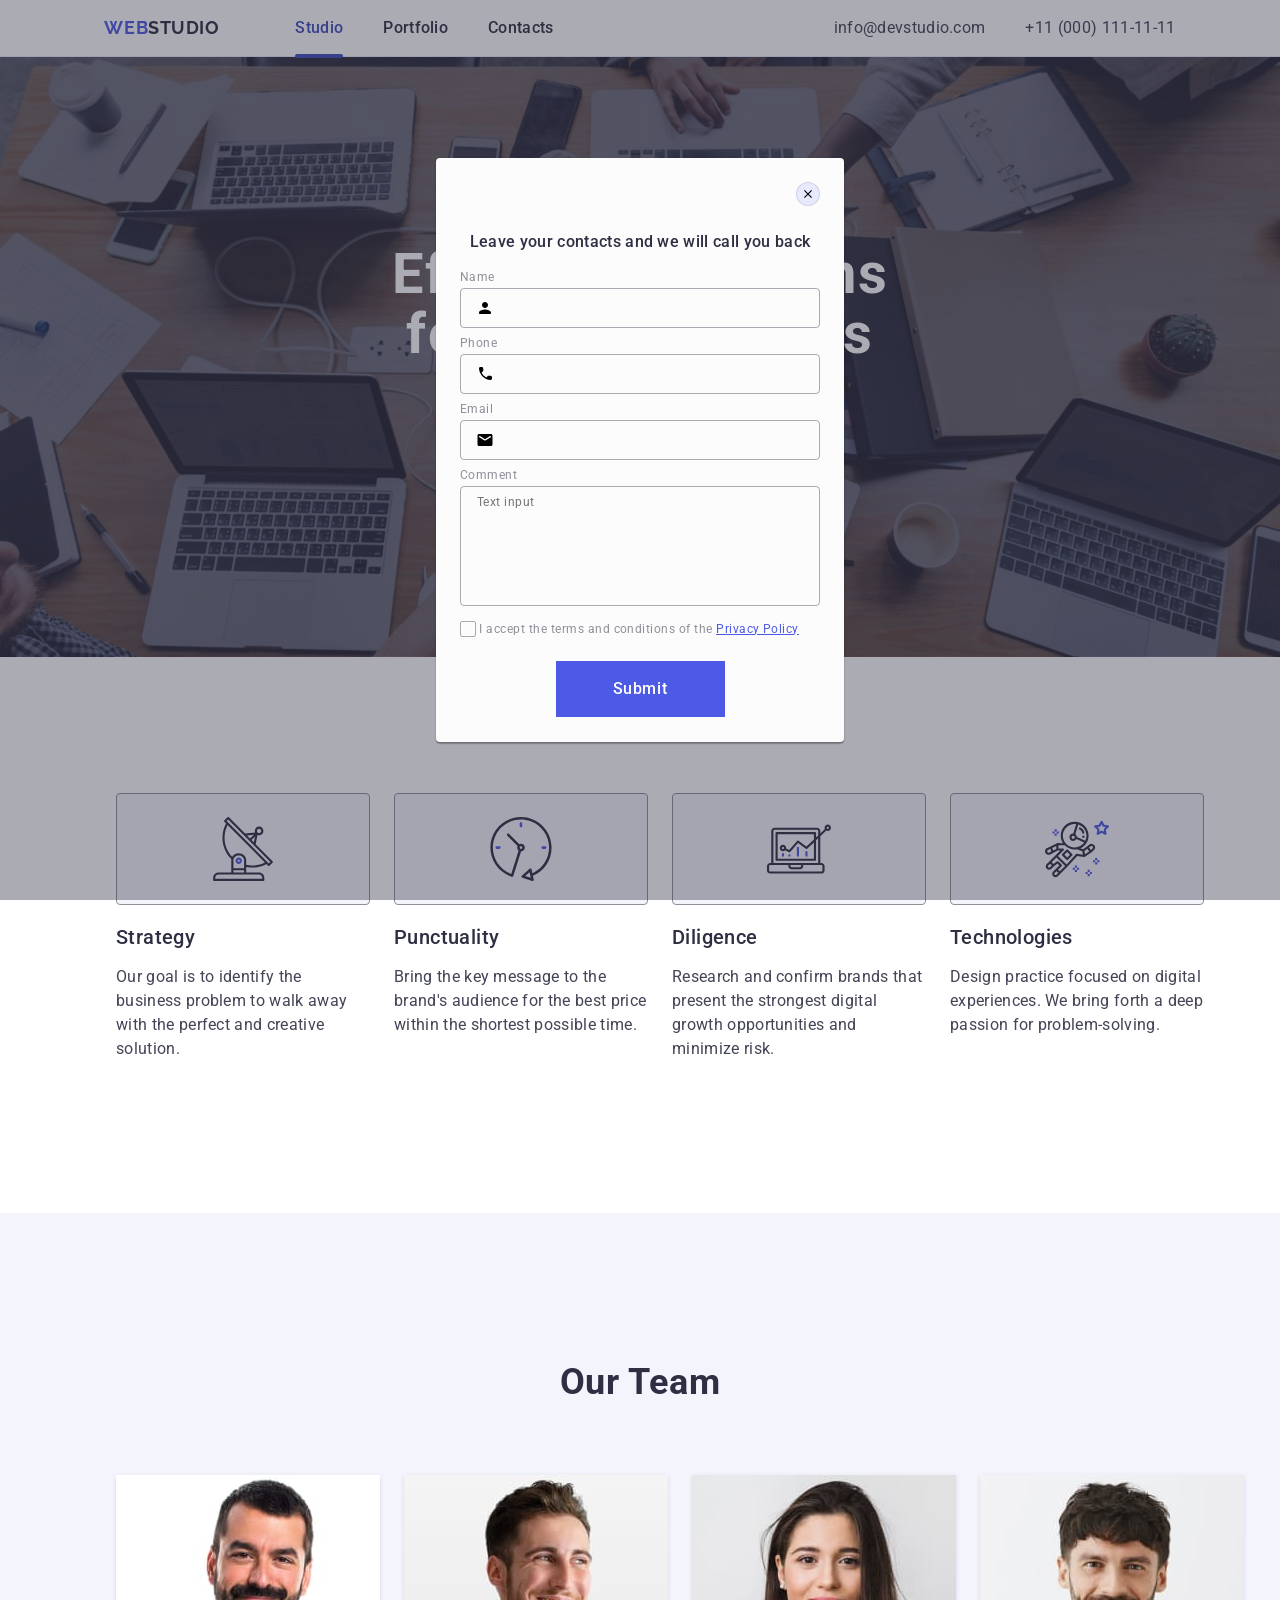
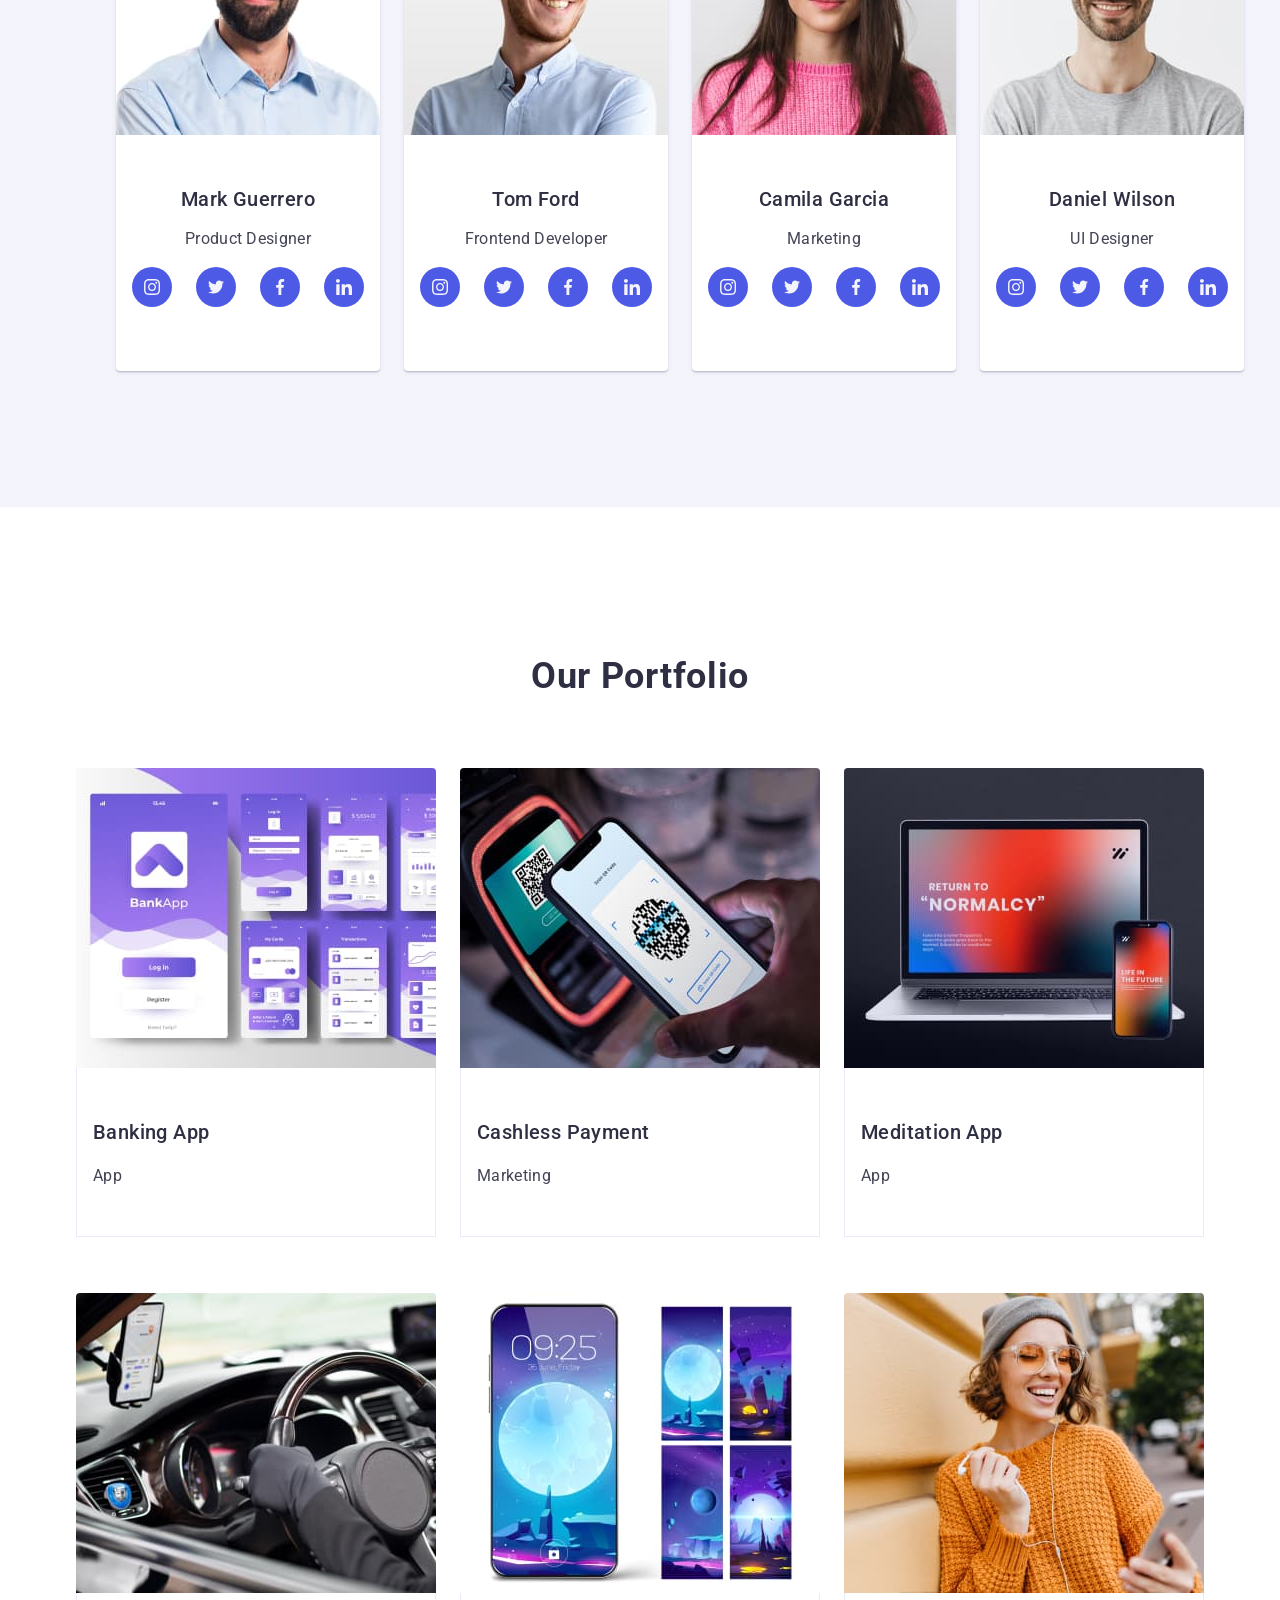
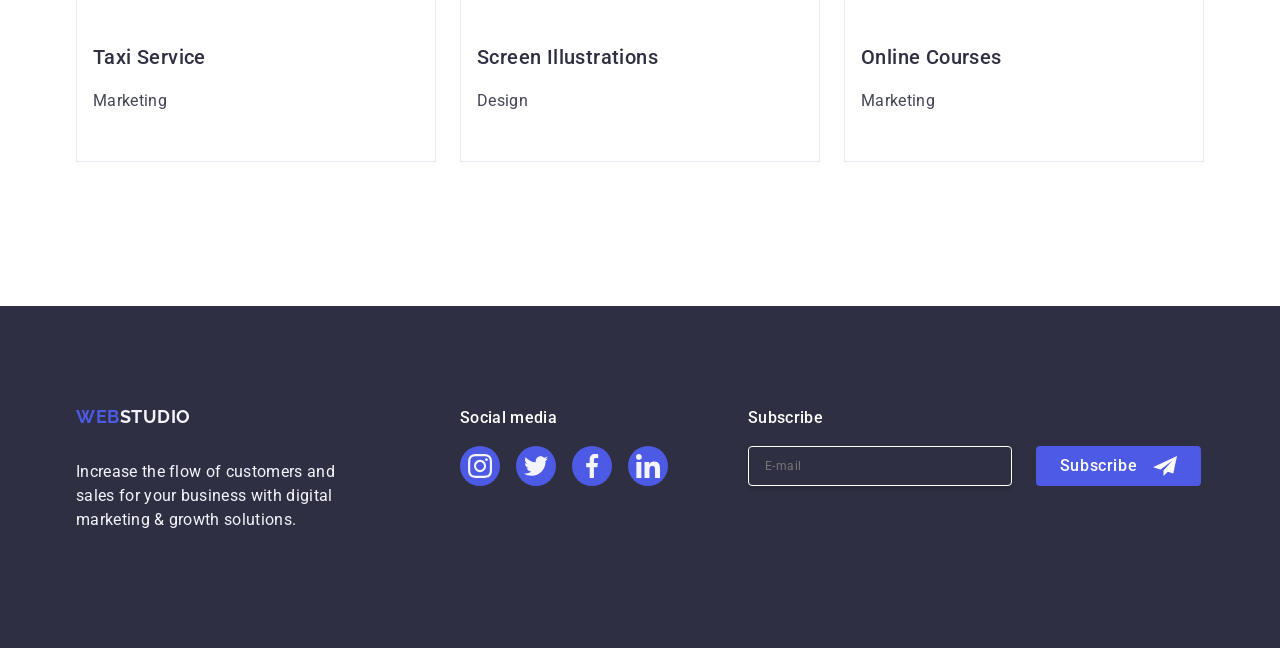
==== commit 54e24abd: "v-4" ====
--- a/index.html
+++ b/index.html
@@ -2,27 +2,27 @@
 
 <html lang="en">
   <head>
-    <meta charset="UTF-8" />
-    <meta name="viewport" content="width=device-width, initial-scale=1.0" />
-    <meta name="author" content="Ömer Hilmi Hamamcıoğlu" />
-    <meta name="description" content="goit-markup-hw-02" />
-    <meta name="keywords" content="HTML,CSS" />
+    <meta charset="UTF-8" >
+    <meta name="viewport" content="width=device-width, initial-scale=1.0" >
+    <meta name="author" content="Ömer Hilmi Hamamcıoğlu" >
+    <meta name="description" content="goit-markup-hw-05" >
+    <meta name="keywords" content="HTML,CSS" >
 
     <link
       rel="stylesheet"
       href="https://cdnjs.cloudflare.com/ajax/libs/modern-normalize/3.0.1/modern-normalize.min.css"
-    />
-    <link rel="preconnect" href="https://fonts.googleapis.com" />
-    <link rel="preconnect" href="https://fonts.gstatic.com" crossorigin />
+    >
+    <link rel="preconnect" href="https://fonts.googleapis.com" >
+    <link rel="preconnect" href="https://fonts.gstatic.com" crossorigin >
     <link
       href="https://fonts.googleapis.com/css2?family=Roboto:ital,wght@0,100;0,300;0,400;0,500;0,700;0,900;1,100;1,300;1,400;1,500;1,700;1,900&display=swap"
       rel="stylesheet"
-    />
+    >
     <link
       href="https://fonts.googleapis.com/css2?family=Raleway:ital,wght@0,100..900;1,100..900&family=Roboto:ital,wght@0,100;0,300;0,400;0,500;0,700;0,900;1,100;1,300;1,400;1,500;1,700;1,900&display=swap"
       rel="stylesheet"
-    />
-    <link rel="stylesheet" href="css/styles.css" />
+    >
+    <link rel="stylesheet" href="css/styles.css" >
 
     <title>Document</title>
   </head>
@@ -130,7 +130,7 @@
                 alt="Mark Guerrero ppic"
                 width="264"
                 height="260"
-              />
+              >
               <div class="li-div social-media">
                 <h3 class="title-three">Mark Guerrero</h3>
                 <p class="text-three">Product Designer</p>
@@ -172,7 +172,7 @@
                 alt="Tom Ford ppic"
                 width="264"
                 height="260"
-              />
+              >
               <div class="li-div social-media">
                 <h3 class="title-three">Tom Ford</h3>
                 <p class="text-three">Frontend Developer</p>
@@ -214,7 +214,7 @@
                 alt="Camila Garcia ppic"
                 width="264"
                 height="260"
-              />
+              >
               <div class="li-div social-media">
                 <h3 class="title-three">Camila Garcia</h3>
                 <p class="text-three">Marketing</p>
@@ -256,7 +256,7 @@
                 alt="Daniel Wilson ppic"
                 width="264"
                 height="260"
-              />
+              >
               <div class="li-div social-media">
                 <h3 class="title-three">Daniel Wilson</h3>
                 <p class="text-three">UI Designer</p>
@@ -306,7 +306,7 @@
                   src="./images/resim5.jpg"
                   alt="Banking App ppic"
                   width="360"
-                />
+                >
                 <p class="img-p">
                   14 Stylish and User-Friendly App Design Concepts · Task
                   Manager App · Calorie Tracker App · Exotic Fruit Ecommerce App
@@ -324,7 +324,7 @@
                   src="./images/resim6.jpg"
                   alt="Cashless Payment App ppic"
                   width="360"
-                />
+                >
                 <p class="img-p">
                   14 Stylish and User-Friendly App Design Concepts · Task
                   Manager App · Calorie Tracker App · Exotic Fruit Ecommerce App
@@ -342,7 +342,7 @@
                   src="./images/resim7.jpg"
                   alt="Medition App ppic"
                   width="360"
-                />
+                >
                 <p class="img-p">
                   14 Stylish and User-Friendly App Design Concepts · Task
                   Manager App · Calorie Tracker App · Exotic Fruit Ecommerce App
@@ -360,7 +360,7 @@
                   src="./images/resim8.jpg"
                   alt="Taxi Service  App ppic"
                   width="360"
-                />
+                >
                 <p class="img-p">
                   14 Stylish and User-Friendly App Design Concepts · Task
                   Manager App · Calorie Tracker App · Exotic Fruit Ecommerce App
@@ -378,7 +378,7 @@
                   src="./images/resim9.jpg"
                   alt="Screen App ppic"
                   width="360"
-                />
+                >
                 <p class="img-p">
                   14 Stylish and User-Friendly App Design Concepts · Task
                   Manager App · Calorie Tracker App · Exotic Fruit Ecommerce App
@@ -464,13 +464,13 @@
                 type="email"
                 name="footer-input"
                 id=""
-                placeholder="E-posta"
+                placeholder="E-mail"
                 class="footer-input"
-              />
+              >
             </label>
             <button type="submit" class="footer-button">
               Subscribe
-              <svg class="icon-buttonSend" width="24" height="24">
+              <svg class="icon-buttonsend" width="24" height="24">
                 <use href="./images/symbol-defs.svg#icon-send"></use>
               </svg>
             </button>
@@ -495,8 +495,8 @@
                 name="user-name"
                 id="user-name"
                 class="user-person"
-              />
-              <svg class="icon-buttonPerson" width="18" height="24">
+              >
+              <svg class="icon-buttonperson" width="18" height="24">
                 <use href="./images/symbol-defs.svg#icon-person"></use>
               </svg>
             </div>
@@ -509,8 +509,8 @@
                 name="user-name"
                 id="user-name"
                 class="user-person"
-              />
-              <svg class="icon-buttonPerson" width="18" height="24">
+              >
+              <svg class="icon-buttonperson" width="18" height="24">
                 <use href="./images/symbol-defs.svg#icon-phone"></use>
               </svg>
             </div>
@@ -523,8 +523,8 @@
                 name="user-name"
                 id="user-name"
                 class="user-person"
-              />
-              <svg class="icon-buttonPerson" width="18" height="24">
+              >
+              <svg class="icon-buttonperson" width="18" height="24">
                 <use href="./images/symbol-defs.svg#icon-email"></use>
               </svg>
             </div>
@@ -544,12 +544,12 @@
               value="true"
               name="user-privacy"
               id="user-privacy"
-              class="user-privacy visually-hidden"
-            />
+              class="visually-hidden"
+            >
 
             <label for="user-privacy" class="user-privacy">
               <span class="userprivacy-span"
-                ><svg class="icon-checkbuttonPerson" width="10" height="8">
+                ><svg class="icon-checkbuttonperson" width="10" height="8">
                   <use href="./images/symbol-defs.svg#icon-phone"></use>
                 </svg>
               </span>
--- a/css/styles.css
+++ b/css/styles.css
@@ -458,7 +458,7 @@
   border-radius: 4px;
   
 }
-.icon-buttonSend{
+.icon-buttonsend{
   margin-left: 16px;
 }
 .social-media-box{
@@ -560,7 +560,7 @@
 .user-person:focus{
   border-color: #4D5AE5;
 }
-.icon-buttonPerson{
+.icon-buttonperson{
   position: absolute;
   left: 16px;
   top:50%;
@@ -568,7 +568,7 @@
   transition: fill 250ms cubic-bezier(0.4, 0, 0.2, 1);
 }
 
-.user-person:focus + .icon-buttonPerson {
+.user-person:focus + .icon-buttonperson {
   fill: #4D5AE5;
 }
 .user-comment{
@@ -612,11 +612,12 @@
 
 }
 
-input:checked + .userprivacy-span {
+.visually-hidden:checked + label .userprivacy-span {
   background-color: #404bbf;
   border: none;
   fill: #F4F4FD;
 }
+
 label .privacy-policy-link {
   color: #4d5ae5;
 }
@@ -635,4 +636,5 @@
   background-color: #4D5AE5;
   border: none;
   transition: background-color 250ms cubic-bezier(0.4, 0, 0.2, 1);
+  margin: 0 auto;
 }
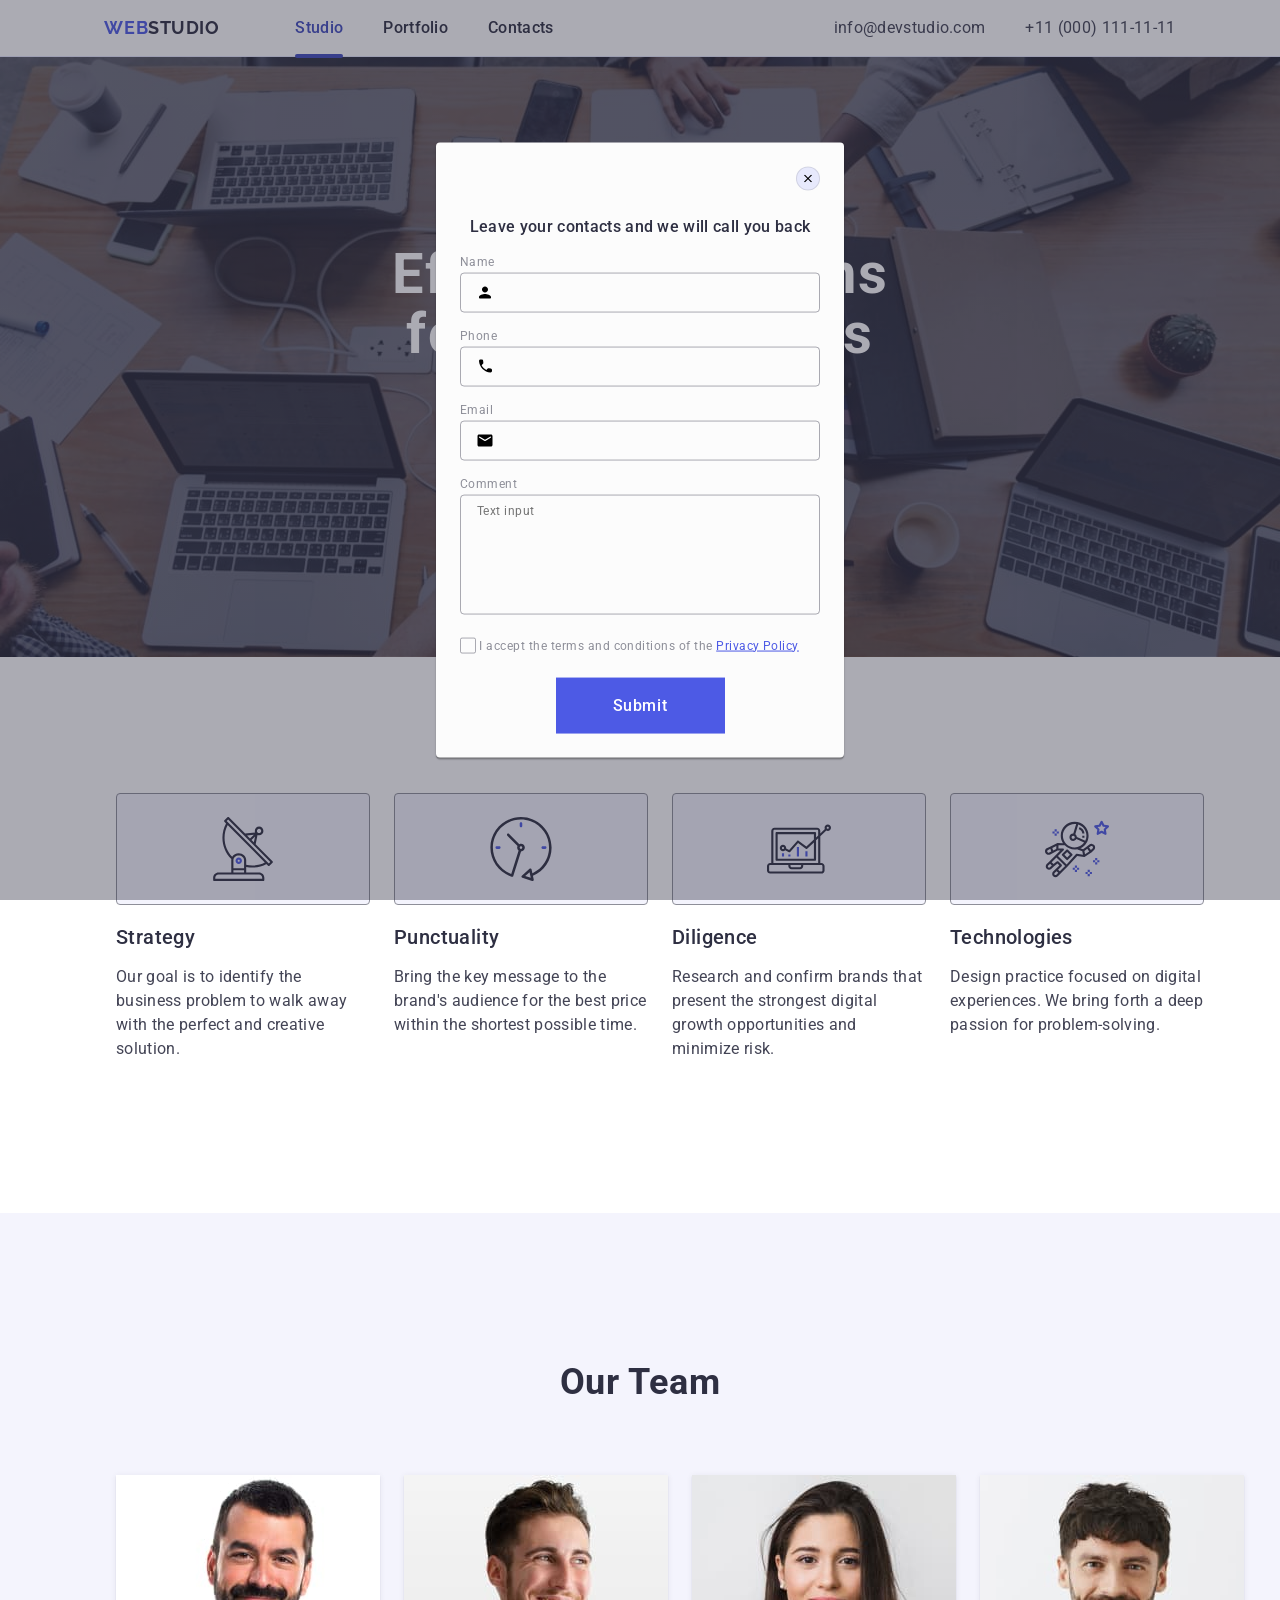
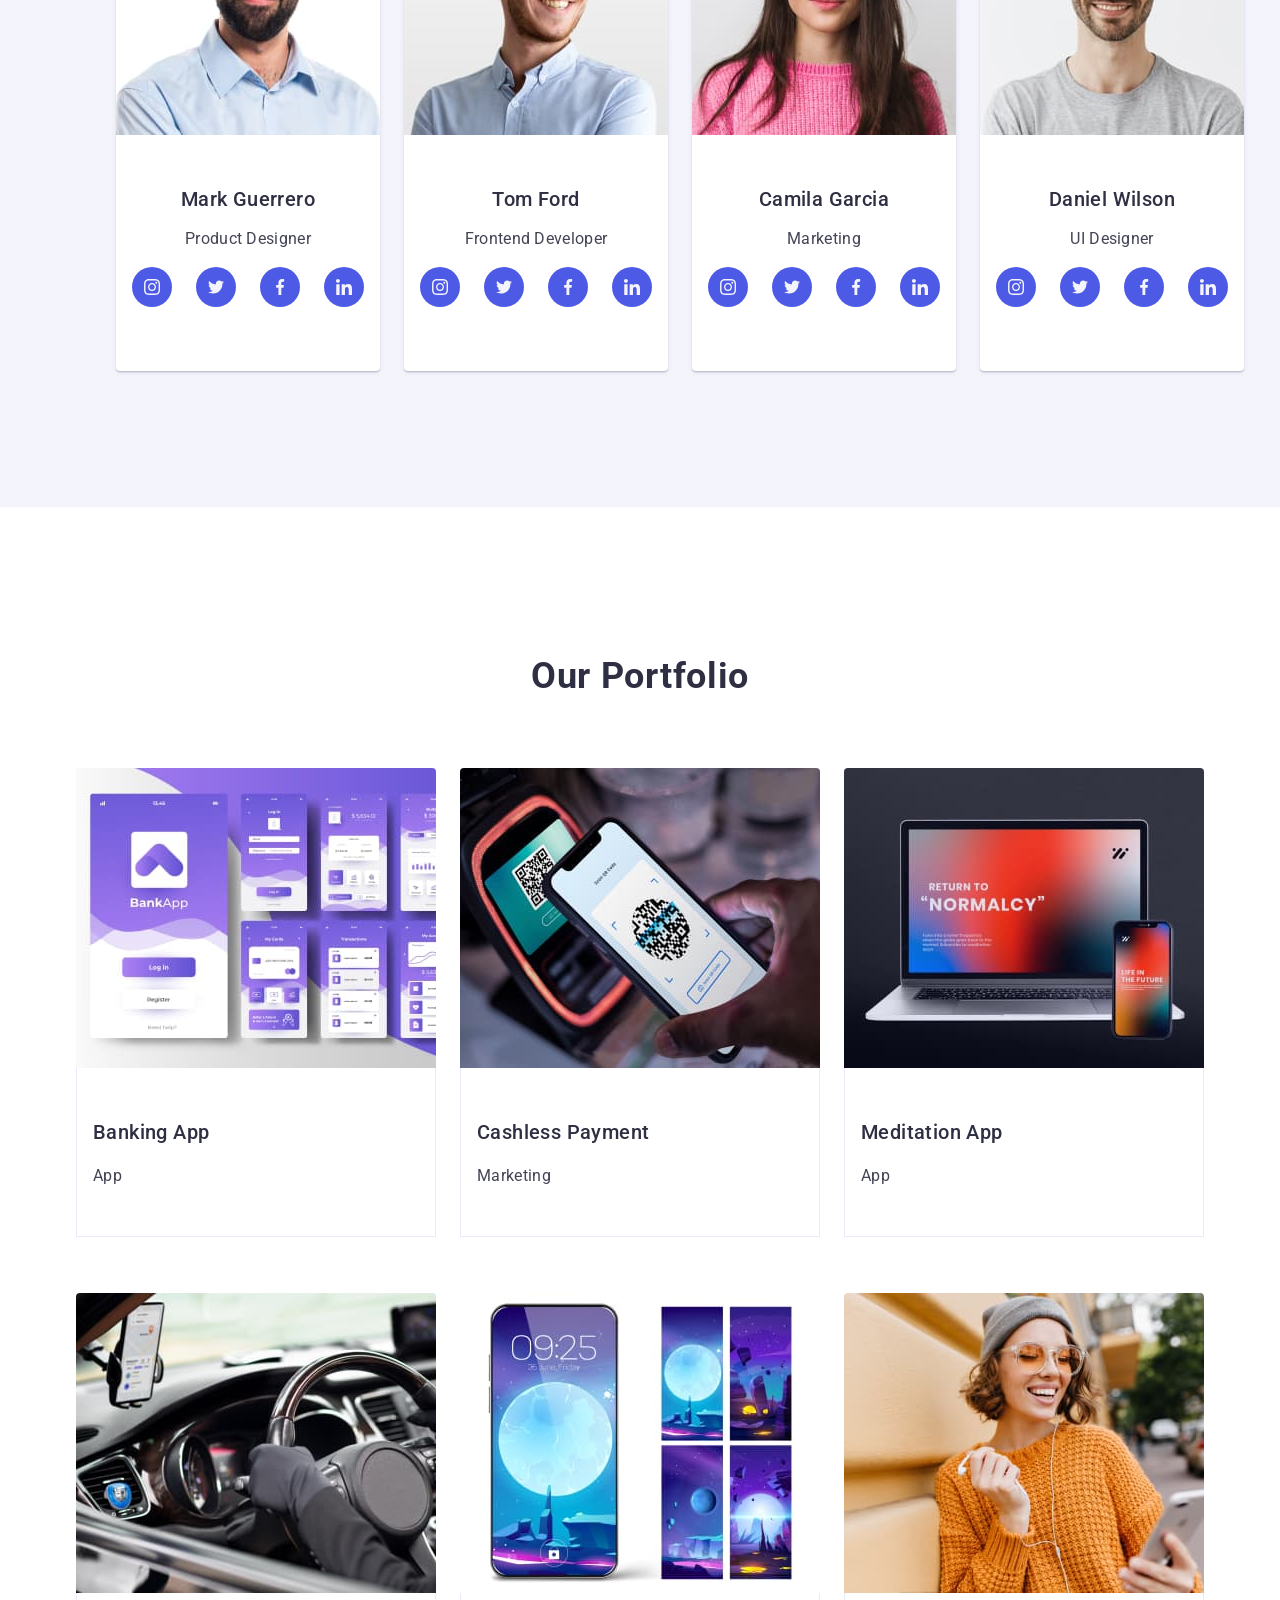
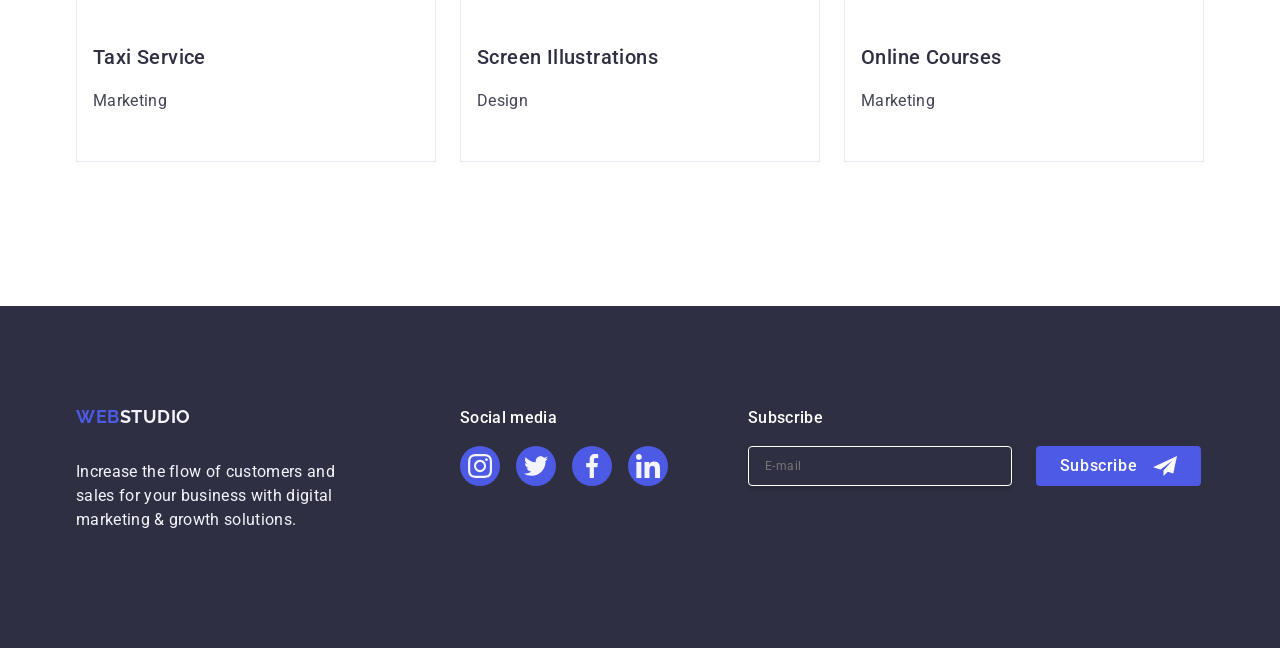
==== commit 2fdf7d5d: "v-5" ====
--- a/index.html
+++ b/index.html
@@ -396,7 +396,7 @@
                   src="./images/resim10.jpg"
                   alt="Online Courses App ppic"
                   width="360"
-                />
+                >
                 <p class="img-p">
                   14 Stylish and User-Friendly App Design Concepts · Task
                   Manager App · Calorie Tracker App · Exotic Fruit Ecommerce App
@@ -458,12 +458,12 @@
         </div>
         <div class="form-box">
           <p class="form-boxp">Subscribe</p>
-          <form action="" class="formbox-form">
-            <label for="" class="formbox-label">
+          <form  class="formbox-form">
+            <label  class="formbox-label">
               <input
                 type="email"
                 name="footer-input"
-                id=""
+                id="footer-input"
                 placeholder="E-mail"
                 class="footer-input"
               >
@@ -486,14 +486,14 @@
           </svg>
         </button>
         <p class="modal-p">Leave your contacts and we will call you back</p>
-        <form action="">
+        <form>
           <div class="modal-form">
             <label for="user-name" class="user-name"> Name </label>
             <div class="input-svg">
               <input
                 type="text"
                 name="user-name"
-                id="user-name"
+                id="user-namee"
                 class="user-person"
               >
               <svg class="icon-buttonperson" width="18" height="24">
@@ -521,7 +521,7 @@
               <input
                 type="text"
                 name="user-name"
-                id="user-name"
+                id="user-nameee"
                 class="user-person"
               >
               <svg class="icon-buttonperson" width="18" height="24">
--- a/css/styles.css
+++ b/css/styles.css
@@ -533,7 +533,7 @@
   margin-bottom: 16px;  
 }
 .modal-form{
-  margin-bottom: 8px;
+  margin-bottom: 16px;
 }
 .user-name{
   font-size: 12px;
@@ -637,4 +637,4 @@
   border: none;
   transition: background-color 250ms cubic-bezier(0.4, 0, 0.2, 1);
   margin: 0 auto;
-}+}
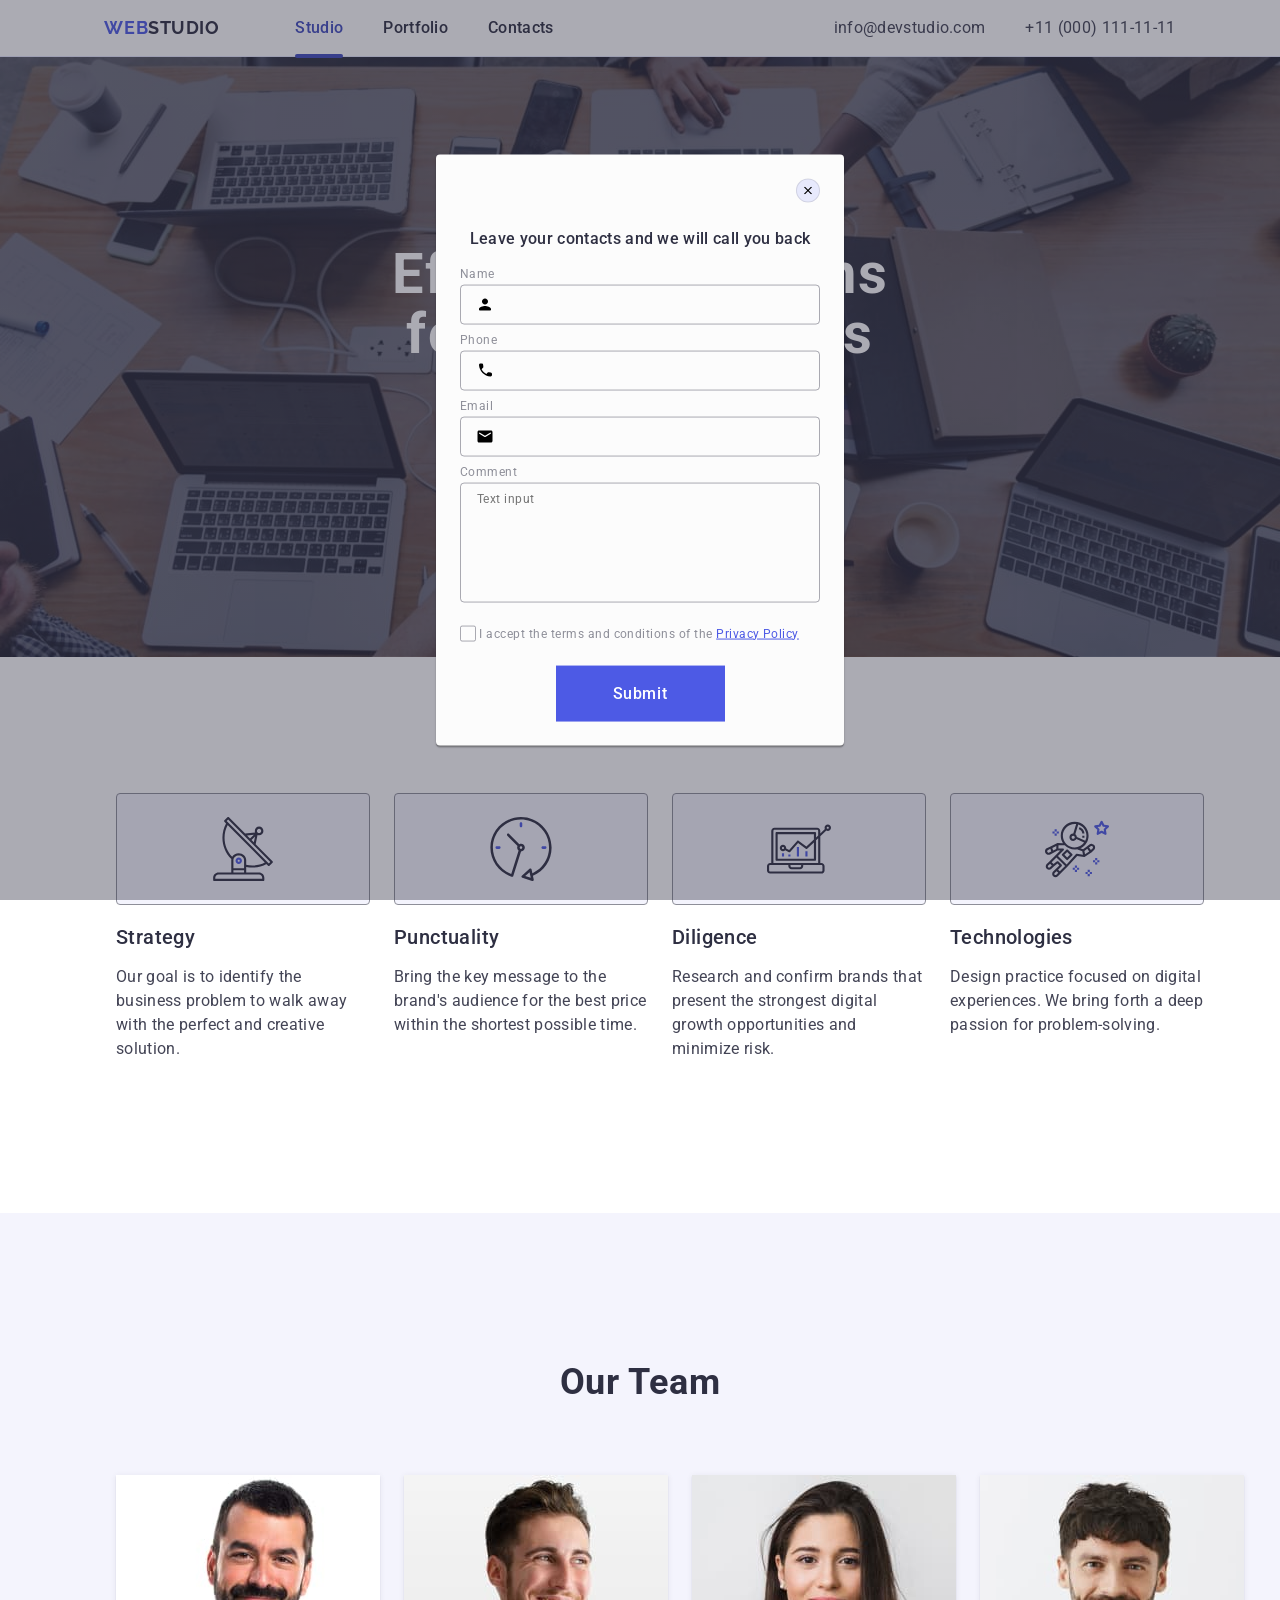
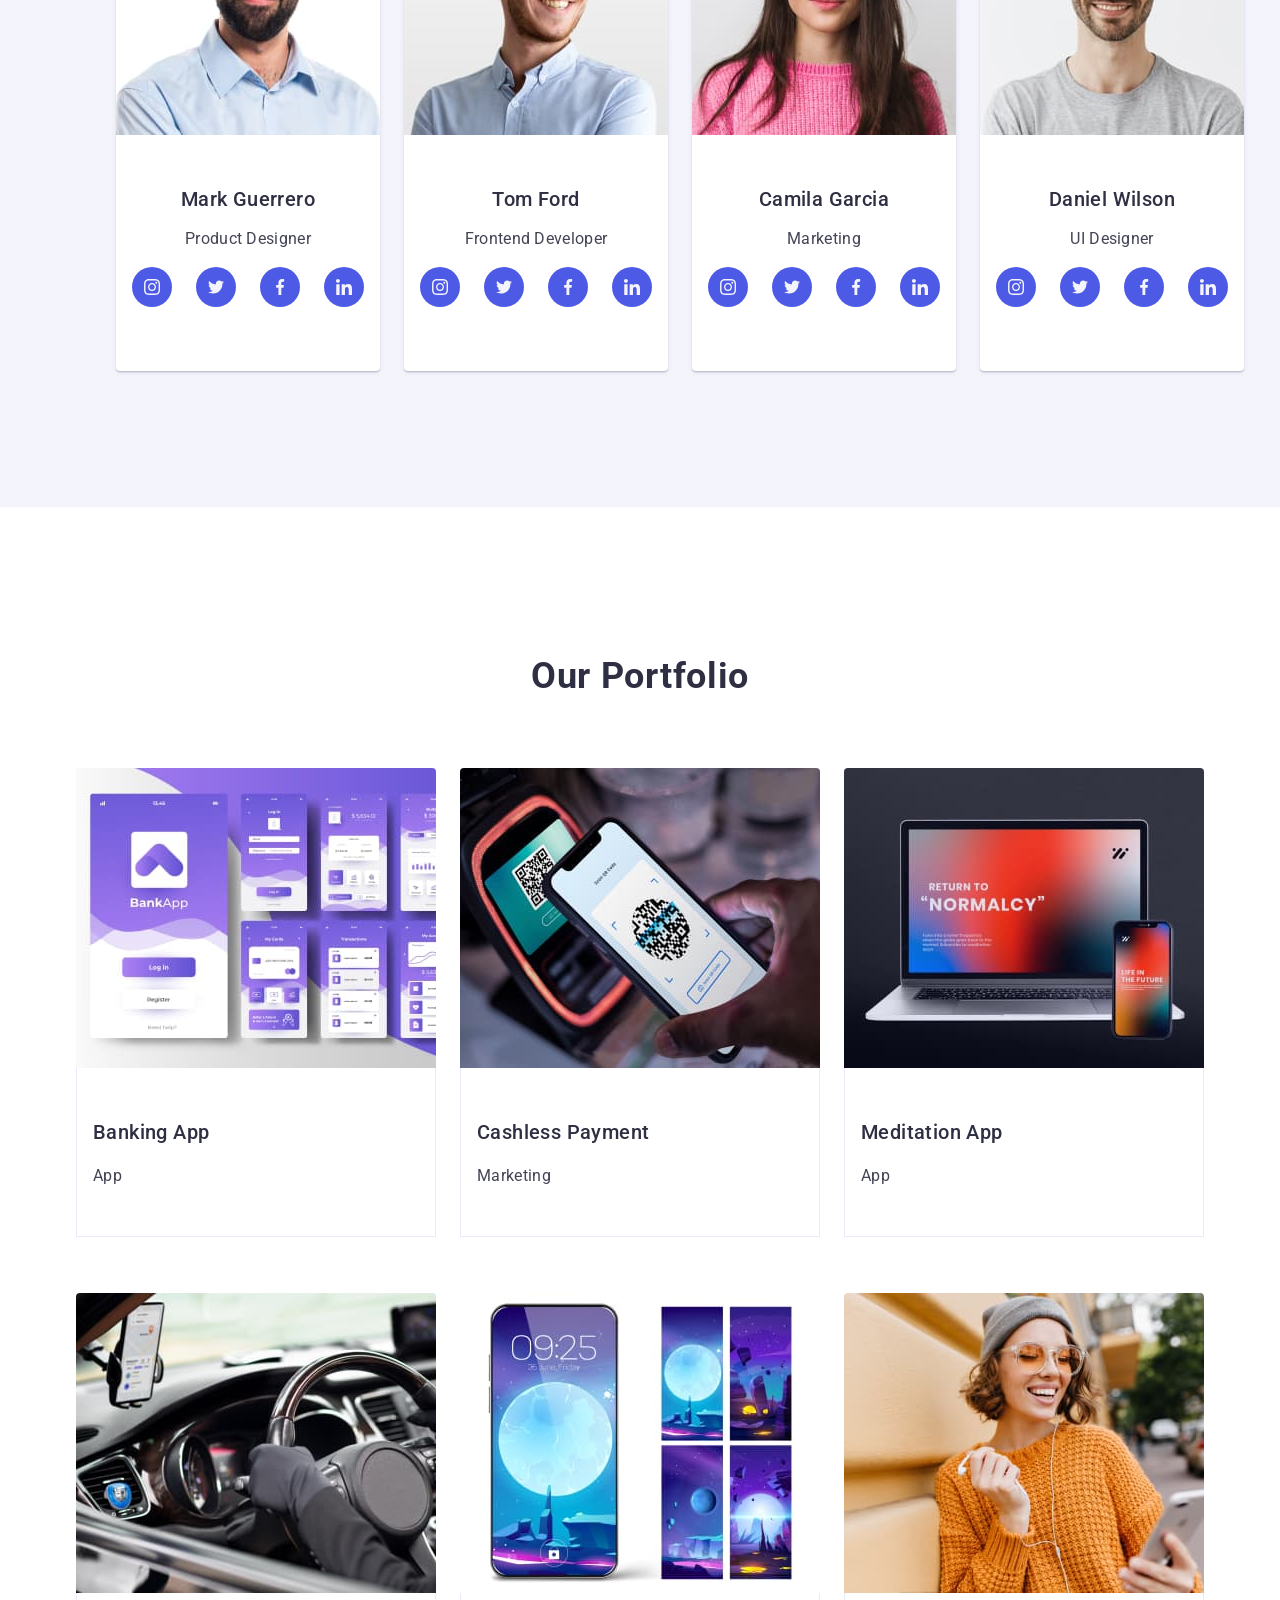
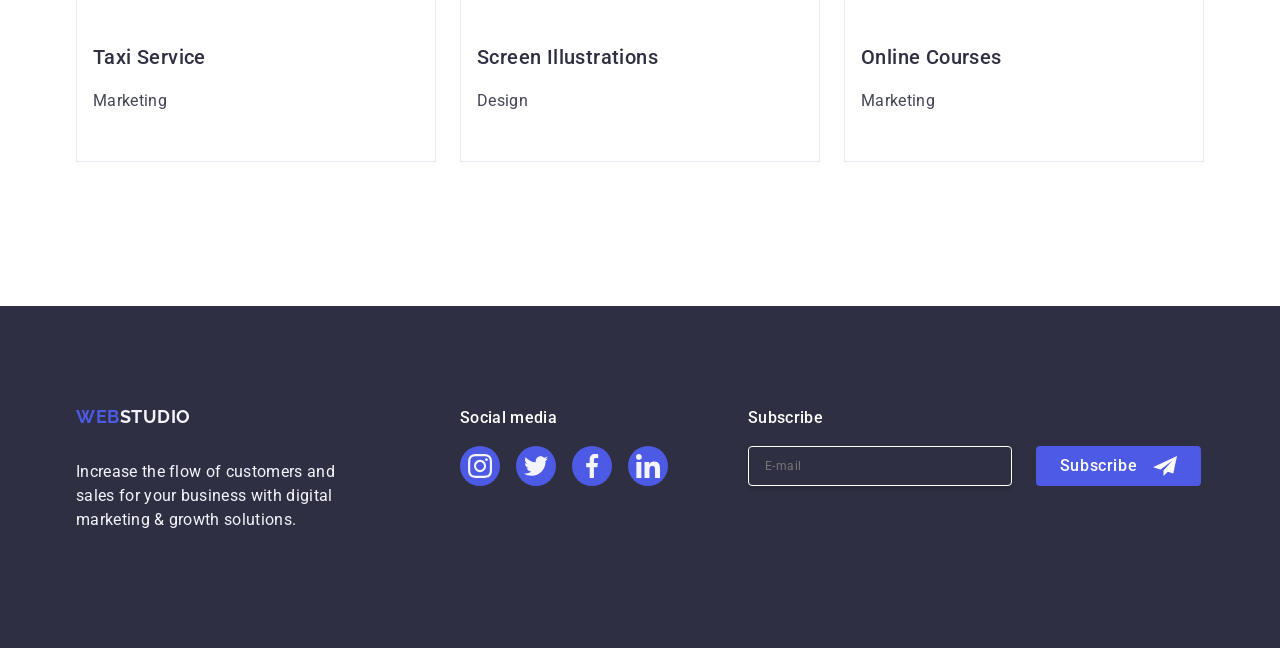
==== commit fd95f221: "v-6" ====
--- a/index.html
+++ b/index.html
@@ -493,7 +493,7 @@
               <input
                 type="text"
                 name="user-name"
-                id="user-namee"
+                id="user-name"
                 class="user-person"
               >
               <svg class="icon-buttonperson" width="18" height="24">
@@ -507,7 +507,7 @@
               <input
                 type="text"
                 name="user-name"
-                id="user-name"
+                id="user-namee"
                 class="user-person"
               >
               <svg class="icon-buttonperson" width="18" height="24">
@@ -529,7 +529,7 @@
               </svg>
             </div>
           </div>
-          <div class="modal-form">
+          <div class="modal-forma">
             <label for="user-comment" class="user-name"> Comment </label>
             <textarea
               name="user-comment"
--- a/css/styles.css
+++ b/css/styles.css
@@ -533,7 +533,7 @@
   margin-bottom: 16px;  
 }
 .modal-form{
-  margin-bottom: 16px;
+  margin-bottom: 8px;
 }
 .user-name{
   font-size: 12px;
@@ -638,3 +638,6 @@
   transition: background-color 250ms cubic-bezier(0.4, 0, 0.2, 1);
   margin: 0 auto;
 }
+.modal-forma{
+  margin-bottom: 16px;
+}
